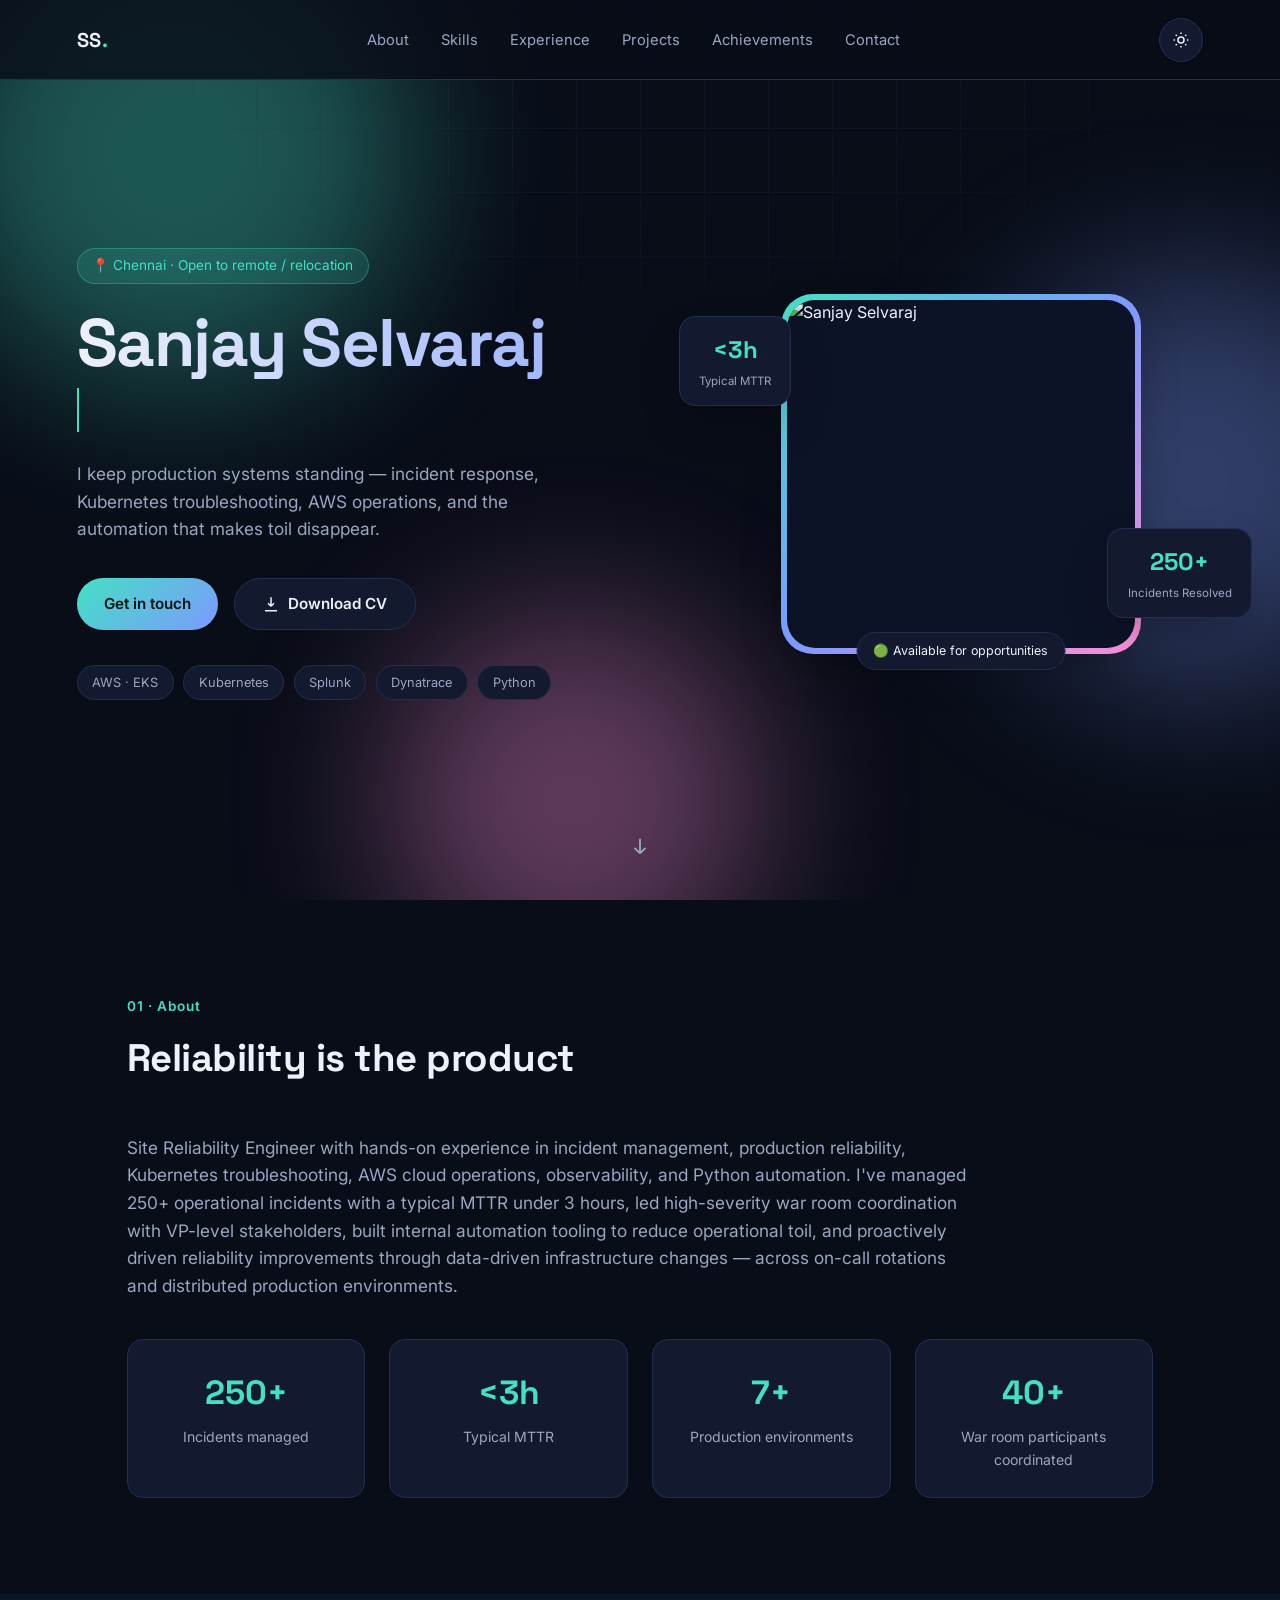
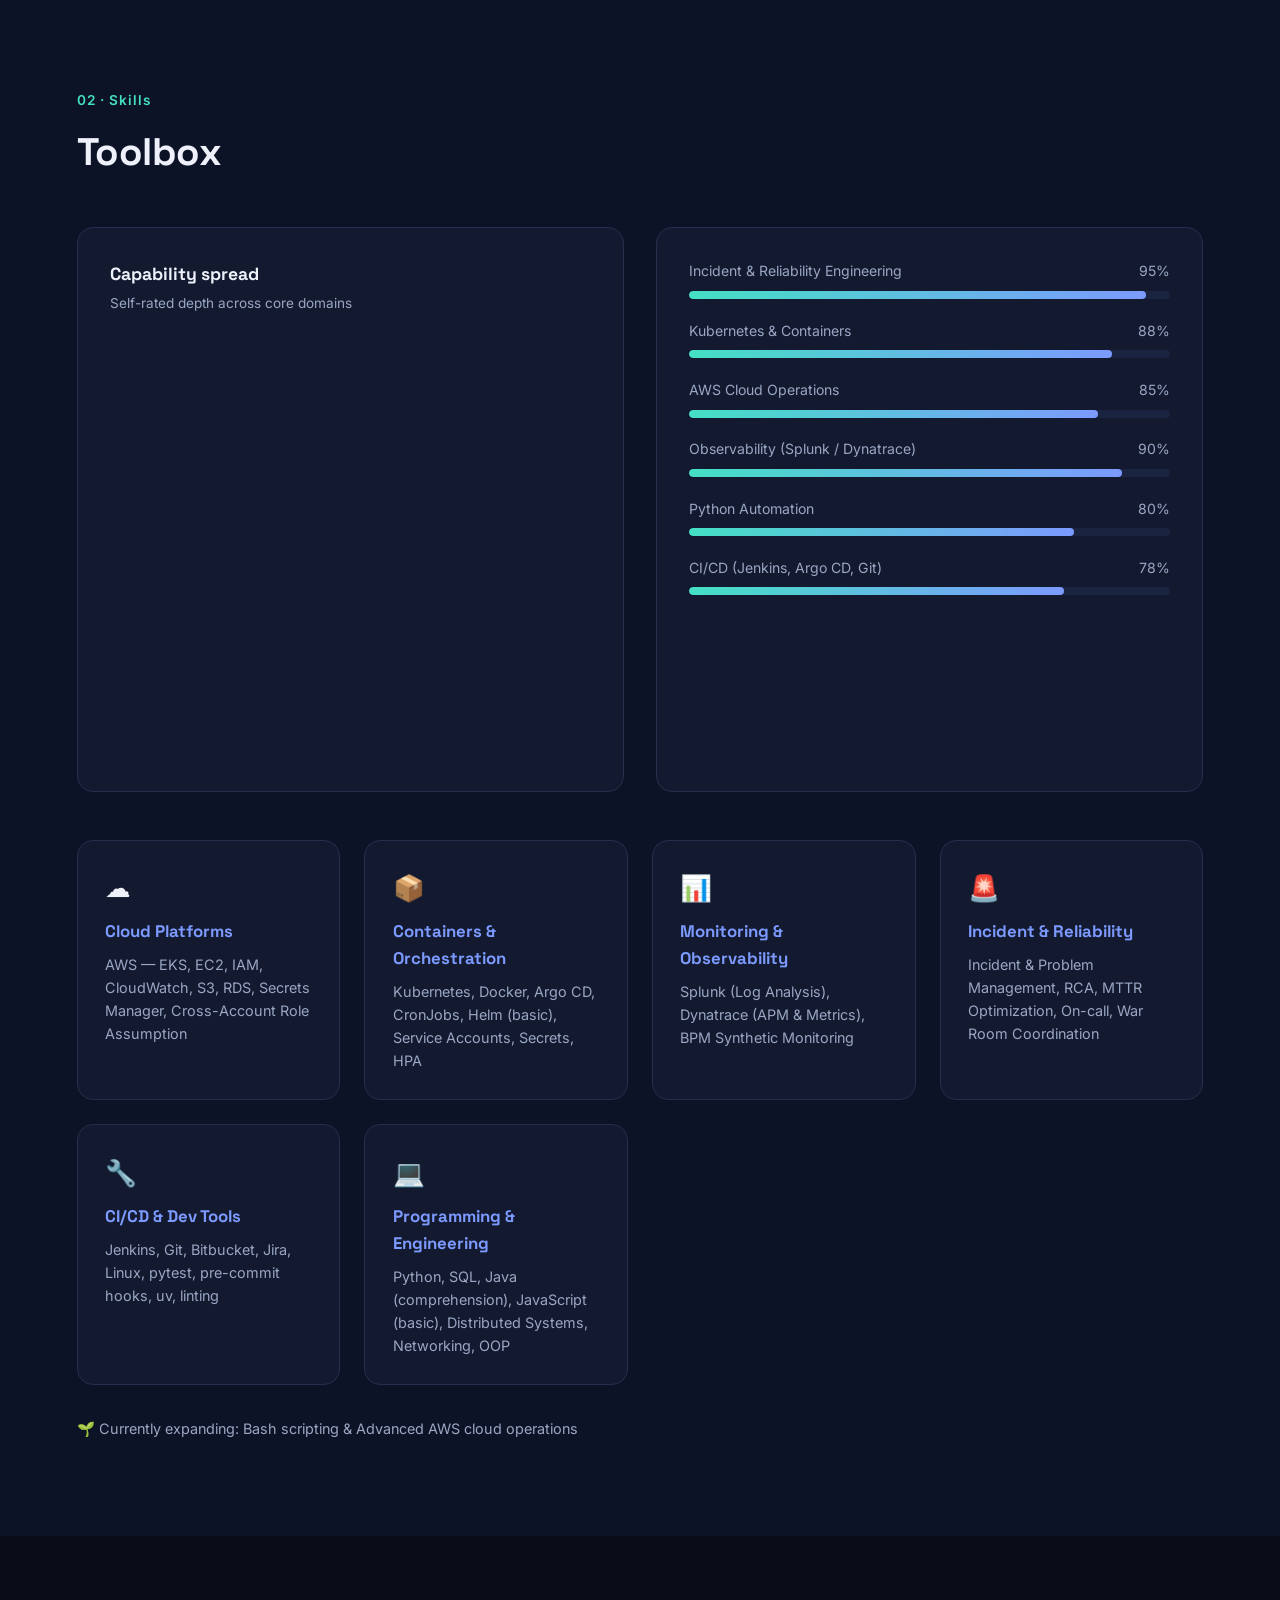
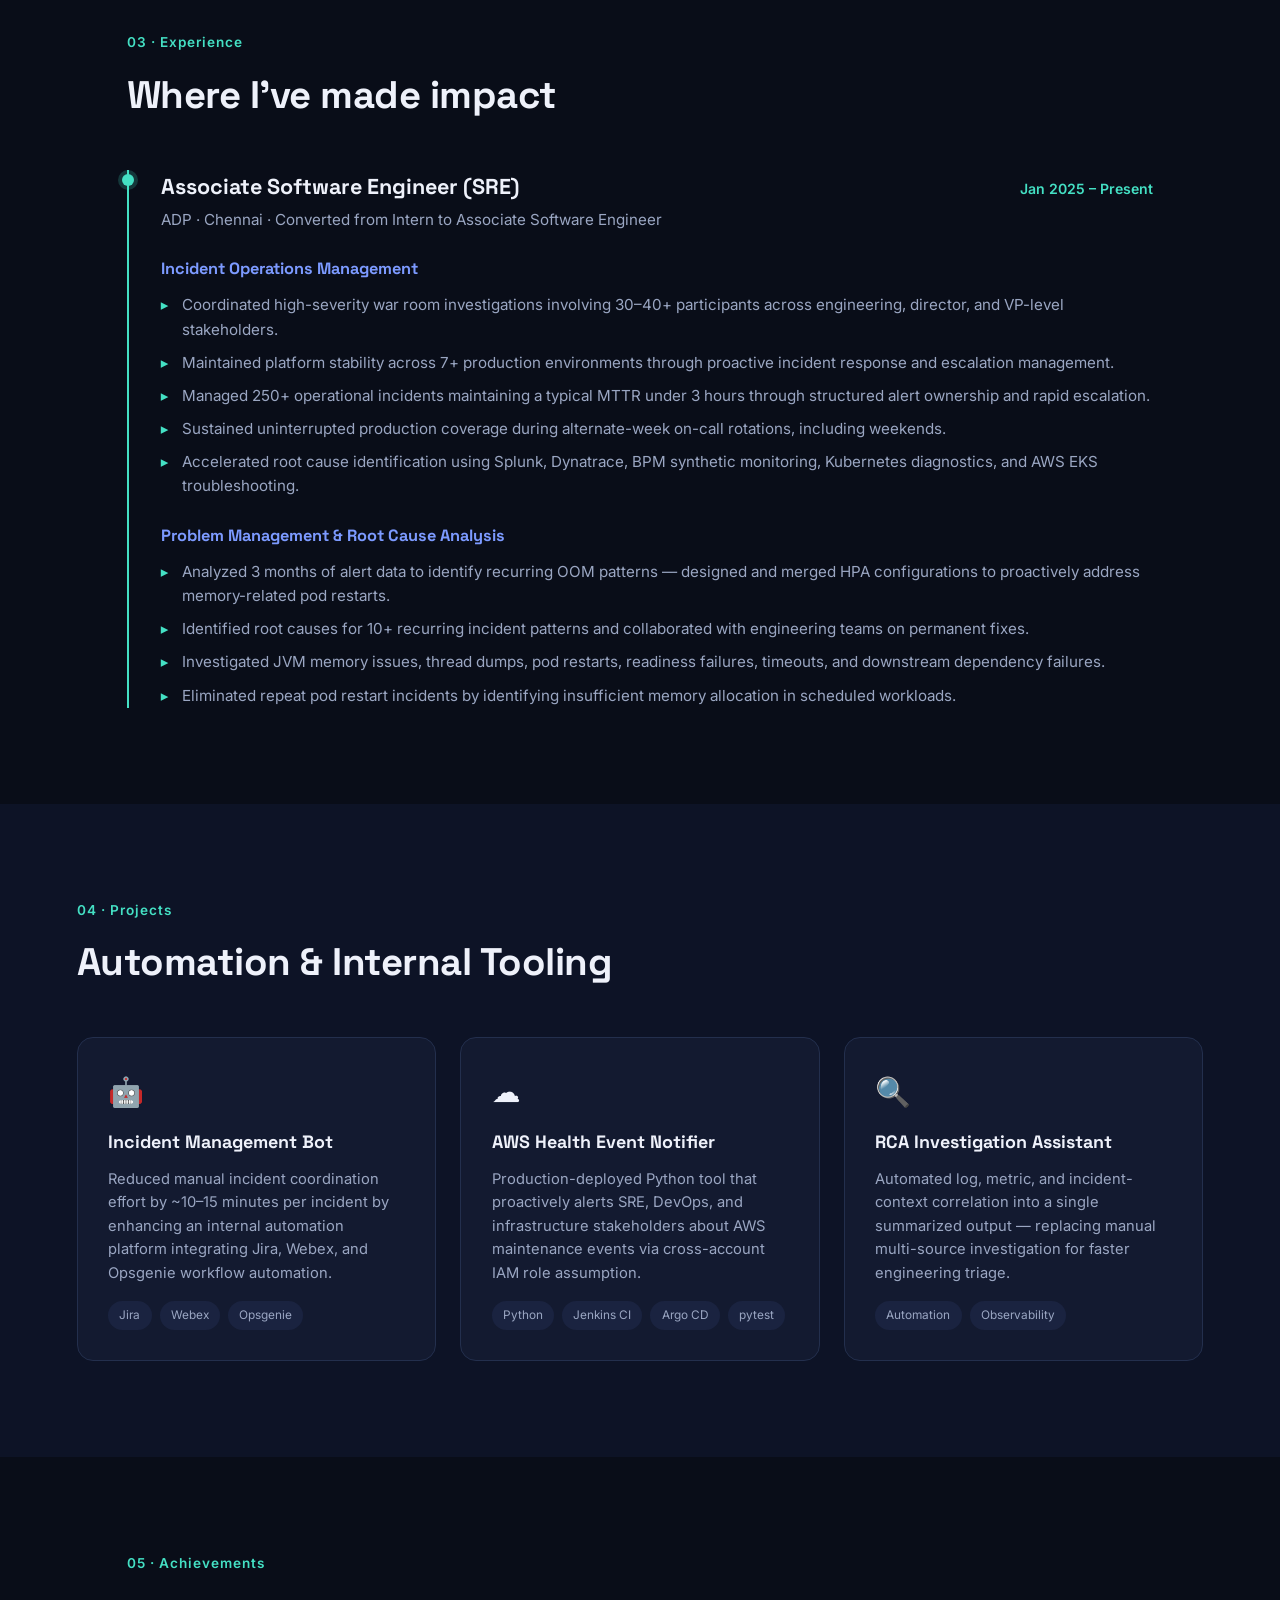
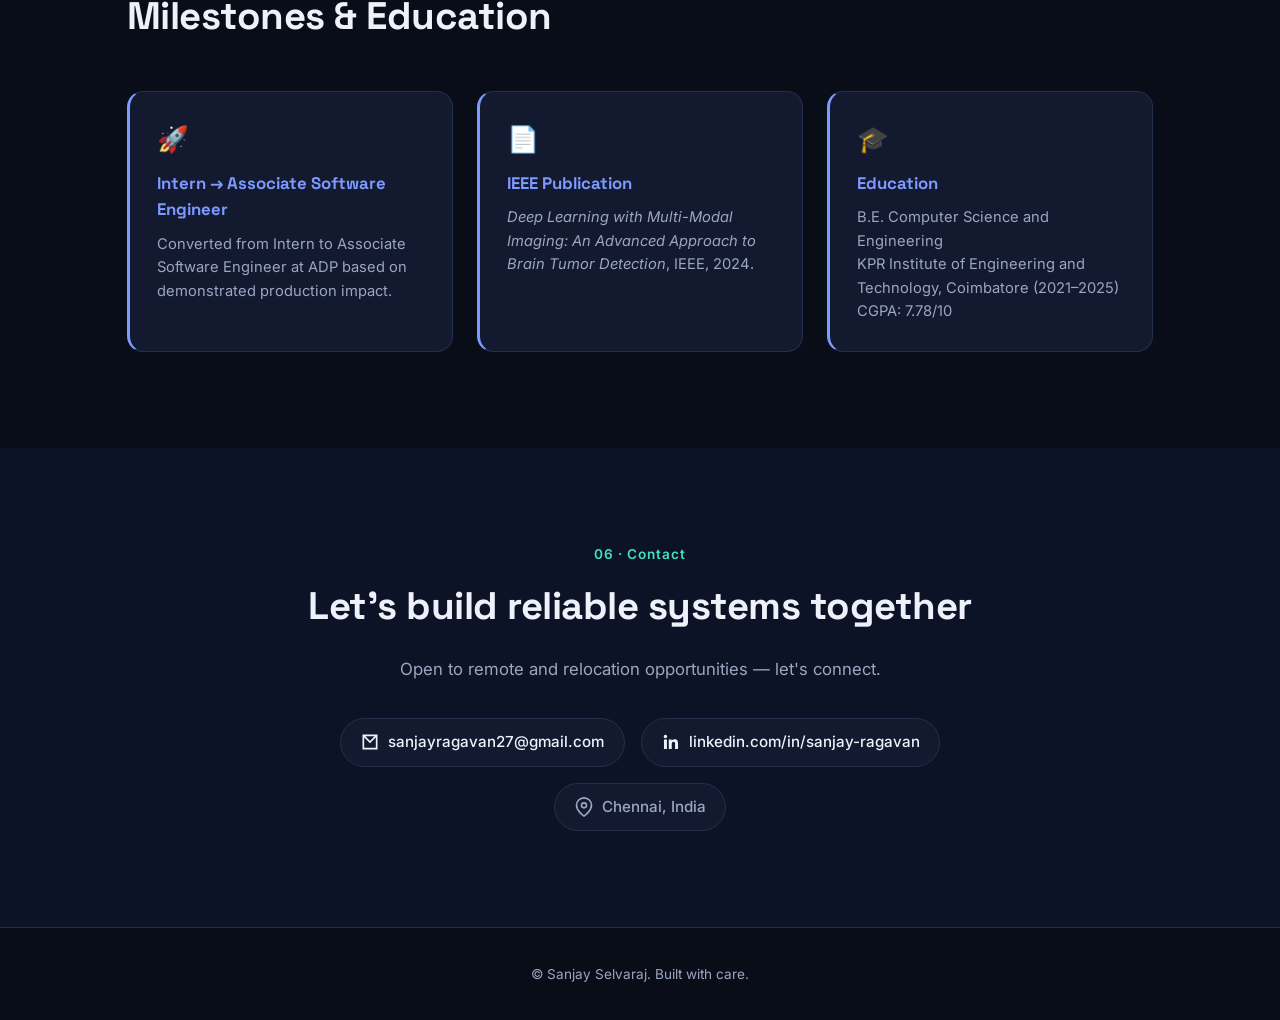
==== index.html @ e7df2c29 "Remove phone number from site, update LinkedIn URL, improve mobile touch targets" ====
<!DOCTYPE html>
<html lang="en">
<head>
<meta charset="UTF-8">
<meta name="viewport" content="width=device-width, initial-scale=1.0">
<title>Sanjay Selvaraj — Site Reliability Engineer</title>
<meta name="description" content="Sanjay Selvaraj — Site Reliability Engineer specializing in incident management, Kubernetes, AWS, observability, and automation.">

<meta property="og:title" content="Sanjay Selvaraj — Site Reliability Engineer">
<meta property="og:description" content="Incident management · Kubernetes · AWS · Observability · Python automation">
<meta property="og:image" content="assets/profile.jpg">
<meta property="og:type" content="website">

<link rel="icon" href="data:image/svg+xml,%3Csvg xmlns='http://www.w3.org/2000/svg' viewBox='0 0 100 100'%3E%3Crect width='100' height='100' rx='20' fill='%230b1120'/%3E%3Ctext x='50' y='68' font-size='52' font-family='Arial,sans-serif' font-weight='800' fill='%2344e0c4' text-anchor='middle'%3ES%3C/text%3E%3C/svg%3E">

<link rel="preconnect" href="https://fonts.googleapis.com">
<link rel="preconnect" href="https://fonts.gstatic.com" crossorigin>
<link href="https://fonts.googleapis.com/css2?family=Space+Grotesk:wght@500;600;700&family=Inter:wght@400;500;600;700&display=swap" rel="stylesheet">

<link rel="stylesheet" href="style.css">
</head>
<body>

<div class="progress-bar" id="progressBar"></div>
<div class="bg-mesh" aria-hidden="true">
  <span class="blob blob-1"></span>
  <span class="blob blob-2"></span>
  <span class="blob blob-3"></span>
  <span class="grid-overlay"></span>
</div>

<header>
  <nav>
    <a href="#top" class="logo">SS<span class="dot">.</span></a>
    <ul class="nav-links">
      <li><a href="#about" class="nav-link">About</a></li>
      <li><a href="#skills" class="nav-link">Skills</a></li>
      <li><a href="#experience" class="nav-link">Experience</a></li>
      <li><a href="#projects" class="nav-link">Projects</a></li>
      <li><a href="#achievements" class="nav-link">Achievements</a></li>
      <li><a href="#contact" class="nav-link">Contact</a></li>
    </ul>
    <div class="nav-actions">
      <button id="themeToggle" class="icon-btn" aria-label="Toggle theme" title="Toggle light/dark theme">
        <svg class="icon-sun" viewBox="0 0 24 24" fill="none" stroke="currentColor" stroke-width="2"><circle cx="12" cy="12" r="4"/><path d="M12 2v2M12 20v2M4.93 4.93l1.41 1.41M17.66 17.66l1.41 1.41M2 12h2M20 12h2M6.34 17.66l-1.41 1.41M19.07 4.93l-1.41 1.41"/></svg>
        <svg class="icon-moon" viewBox="0 0 24 24" fill="none" stroke="currentColor" stroke-width="2"><path d="M21 12.79A9 9 0 1111.21 3 7 7 0 0021 12.79z"/></svg>
      </button>
      <button class="nav-toggle" id="navToggle" aria-label="Toggle menu">
        <span></span><span></span><span></span>
      </button>
    </div>
  </nav>
</header>

<main id="top">

  <section class="hero">
    <div class="hero-grid">
      <div class="hero-text hero-enter">
        <span class="eyebrow">📍 Chennai · Open to remote / relocation</span>
        <h1>Sanjay Selvaraj</h1>
        <h2 class="typewriter" id="typewriter"></h2>
        <p class="tagline">
          I keep production systems standing — incident response, Kubernetes
          troubleshooting, AWS operations, and the automation that makes toil disappear.
        </p>
        <div class="hero-buttons">
          <a href="#contact" class="btn btn-primary">
            <span>Get in touch</span>
          </a>
          <a href="assets/Sanjay_Selvaraj_Resume.pdf" class="btn btn-secondary" download>
            <svg viewBox="0 0 24 24" width="18" height="18" fill="none" stroke="currentColor" stroke-width="2"><path d="M12 3v12m0 0l-4-4m4 4l4-4M4 21h16"/></svg>
            <span>Download CV</span>
          </a>
        </div>
        <div class="hero-badges">
          <span class="badge">AWS · EKS</span>
          <span class="badge">Kubernetes</span>
          <span class="badge">Splunk</span>
          <span class="badge">Dynatrace</span>
          <span class="badge">Python</span>
        </div>
      </div>

      <div class="hero-photo hero-enter" style="--delay:0.15s">
        <div class="photo-ring">
          <img src="assets/profile.jpg" alt="Sanjay Selvaraj" width="420" height="420" loading="eager" fetchpriority="high">
          <span class="status-chip">🟢 Available for opportunities</span>
        </div>
        <div class="floating-card card-mttr">
          <span class="fc-number" data-count="3" data-suffix="h" data-prefix="<">&lt;3h</span>
          <span class="fc-label">Typical MTTR</span>
        </div>
        <div class="floating-card card-incidents">
          <span class="fc-number" data-count="250" data-suffix="+">250+</span>
          <span class="fc-label">Incidents Resolved</span>
        </div>
      </div>
    </div>

    <a href="#about" class="scroll-cue" aria-label="Scroll down">
      <svg viewBox="0 0 24 24" width="22" height="22" fill="none" stroke="currentColor" stroke-width="2"><path d="M12 4v16m0 0l-6-6m6 6l6-6"/></svg>
    </a>
  </section>

  <section id="about" class="section">
    <div class="section-head fade-up">
      <span class="section-kicker">01 · About</span>
      <h2 class="section-title">Reliability is the product</h2>
    </div>
    <div class="about-grid">
      <p class="about-text fade-up">
        Site Reliability Engineer with hands-on experience in incident management, production
        reliability, Kubernetes troubleshooting, AWS cloud operations, observability, and Python
        automation. I've managed 250+ operational incidents with a typical MTTR under 3 hours, led
        high-severity war room coordination with VP-level stakeholders, built internal automation
        tooling to reduce operational toil, and proactively driven reliability improvements through
        data-driven infrastructure changes — across on-call rotations and distributed production
        environments.
      </p>
      <div class="stats fade-up" style="--delay:0.1s">
        <div class="stat">
          <span class="stat-number" data-count="250" data-suffix="+">250+</span>
          <span class="stat-label">Incidents managed</span>
        </div>
        <div class="stat">
          <span class="stat-number" data-count="3" data-prefix="&lt;" data-suffix="h">&lt;3h</span>
          <span class="stat-label">Typical MTTR</span>
        </div>
        <div class="stat">
          <span class="stat-number" data-count="7" data-suffix="+">7+</span>
          <span class="stat-label">Production environments</span>
        </div>
        <div class="stat">
          <span class="stat-number" data-count="40" data-suffix="+">40+</span>
          <span class="stat-label">War room participants coordinated</span>
        </div>
      </div>
    </div>
  </section>

  <section id="skills" class="section section-alt">
    <div class="section-head fade-up">
      <span class="section-kicker">02 · Skills</span>
      <h2 class="section-title">Toolbox</h2>
    </div>

    <div class="skills-layout">
      <div class="chart-card fade-up">
        <h3>Capability spread</h3>
        <p class="chart-note">Self-rated depth across core domains</p>
        <canvas id="skillsRadar" width="420" height="420"></canvas>
      </div>

      <div class="skill-bars fade-up" style="--delay:0.1s">
        <div class="bar-row">
          <div class="bar-label"><span>Incident &amp; Reliability Engineering</span><span>95%</span></div>
          <div class="bar-track"><div class="bar-fill" data-width="95" style="width:95%"></div></div>
        </div>
        <div class="bar-row">
          <div class="bar-label"><span>Kubernetes &amp; Containers</span><span>88%</span></div>
          <div class="bar-track"><div class="bar-fill" data-width="88" style="width:88%"></div></div>
        </div>
        <div class="bar-row">
          <div class="bar-label"><span>AWS Cloud Operations</span><span>85%</span></div>
          <div class="bar-track"><div class="bar-fill" data-width="85" style="width:85%"></div></div>
        </div>
        <div class="bar-row">
          <div class="bar-label"><span>Observability (Splunk / Dynatrace)</span><span>90%</span></div>
          <div class="bar-track"><div class="bar-fill" data-width="90" style="width:90%"></div></div>
        </div>
        <div class="bar-row">
          <div class="bar-label"><span>Python Automation</span><span>80%</span></div>
          <div class="bar-track"><div class="bar-fill" data-width="80" style="width:80%"></div></div>
        </div>
        <div class="bar-row">
          <div class="bar-label"><span>CI/CD (Jenkins, Argo CD, Git)</span><span>78%</span></div>
          <div class="bar-track"><div class="bar-fill" data-width="78" style="width:78%"></div></div>
        </div>
      </div>
    </div>

    <div class="skills-grid">
      <div class="skill-card fade-up">
        <div class="skill-icon">☁️</div>
        <h3>Cloud Platforms</h3>
        <p>AWS — EKS, EC2, IAM, CloudWatch, S3, RDS, Secrets Manager, Cross-Account Role Assumption</p>
      </div>
      <div class="skill-card fade-up">
        <div class="skill-icon">📦</div>
        <h3>Containers &amp; Orchestration</h3>
        <p>Kubernetes, Docker, Argo CD, CronJobs, Helm (basic), Service Accounts, Secrets, HPA</p>
      </div>
      <div class="skill-card fade-up">
        <div class="skill-icon">📊</div>
        <h3>Monitoring &amp; Observability</h3>
        <p>Splunk (Log Analysis), Dynatrace (APM &amp; Metrics), BPM Synthetic Monitoring</p>
      </div>
      <div class="skill-card fade-up">
        <div class="skill-icon">🚨</div>
        <h3>Incident &amp; Reliability</h3>
        <p>Incident &amp; Problem Management, RCA, MTTR Optimization, On-call, War Room Coordination</p>
      </div>
      <div class="skill-card fade-up">
        <div class="skill-icon">🔧</div>
        <h3>CI/CD &amp; Dev Tools</h3>
        <p>Jenkins, Git, Bitbucket, Jira, Linux, pytest, pre-commit hooks, uv, linting</p>
      </div>
      <div class="skill-card fade-up">
        <div class="skill-icon">💻</div>
        <h3>Programming &amp; Engineering</h3>
        <p>Python, SQL, Java (comprehension), JavaScript (basic), Distributed Systems, Networking, OOP</p>
      </div>
    </div>
    <p class="expanding-note fade-up">🌱 Currently expanding: Bash scripting &amp; Advanced AWS cloud operations</p>
  </section>

  <section id="experience" class="section">
    <div class="section-head fade-up">
      <span class="section-kicker">03 · Experience</span>
      <h2 class="section-title">Where I've made impact</h2>
    </div>
    <div class="timeline">
      <div class="timeline-item fade-up">
        <div class="timeline-dot"></div>
        <div class="timeline-header">
          <h3>Associate Software Engineer (SRE)</h3>
          <span class="timeline-date">Jan 2025 – Present</span>
        </div>
        <p class="timeline-company">ADP · Chennai · Converted from Intern to Associate Software Engineer</p>

        <h4>Incident Operations Management</h4>
        <ul>
          <li>Coordinated high-severity war room investigations involving 30–40+ participants across engineering, director, and VP-level stakeholders.</li>
          <li>Maintained platform stability across 7+ production environments through proactive incident response and escalation management.</li>
          <li>Managed 250+ operational incidents maintaining a typical MTTR under 3 hours through structured alert ownership and rapid escalation.</li>
          <li>Sustained uninterrupted production coverage during alternate-week on-call rotations, including weekends.</li>
          <li>Accelerated root cause identification using Splunk, Dynatrace, BPM synthetic monitoring, Kubernetes diagnostics, and AWS EKS troubleshooting.</li>
        </ul>

        <h4>Problem Management &amp; Root Cause Analysis</h4>
        <ul>
          <li>Analyzed 3 months of alert data to identify recurring OOM patterns — designed and merged HPA configurations to proactively address memory-related pod restarts.</li>
          <li>Identified root causes for 10+ recurring incident patterns and collaborated with engineering teams on permanent fixes.</li>
          <li>Investigated JVM memory issues, thread dumps, pod restarts, readiness failures, timeouts, and downstream dependency failures.</li>
          <li>Eliminated repeat pod restart incidents by identifying insufficient memory allocation in scheduled workloads.</li>
        </ul>
      </div>
    </div>
  </section>

  <section id="projects" class="section section-alt">
    <div class="section-head fade-up">
      <span class="section-kicker">04 · Projects</span>
      <h2 class="section-title">Automation &amp; Internal Tooling</h2>
    </div>
    <div class="projects-grid">
      <div class="project-card fade-up">
        <div class="project-icon">🤖</div>
        <h3>Incident Management Bot</h3>
        <p>Reduced manual incident coordination effort by ~10–15 minutes per incident by enhancing an internal automation platform integrating Jira, Webex, and Opsgenie workflow automation.</p>
        <div class="tag-row"><span class="tag">Jira</span><span class="tag">Webex</span><span class="tag">Opsgenie</span></div>
      </div>
      <div class="project-card fade-up" style="--delay:0.1s">
        <div class="project-icon">☁️</div>
        <h3>AWS Health Event Notifier</h3>
        <p>Production-deployed Python tool that proactively alerts SRE, DevOps, and infrastructure stakeholders about AWS maintenance events via cross-account IAM role assumption.</p>
        <div class="tag-row"><span class="tag">Python</span><span class="tag">Jenkins CI</span><span class="tag">Argo CD</span><span class="tag">pytest</span></div>
      </div>
      <div class="project-card fade-up" style="--delay:0.2s">
        <div class="project-icon">🔍</div>
        <h3>RCA Investigation Assistant</h3>
        <p>Automated log, metric, and incident-context correlation into a single summarized output — replacing manual multi-source investigation for faster engineering triage.</p>
        <div class="tag-row"><span class="tag">Automation</span><span class="tag">Observability</span></div>
      </div>
    </div>
  </section>

  <section id="achievements" class="section">
    <div class="section-head fade-up">
      <span class="section-kicker">05 · Achievements</span>
      <h2 class="section-title">Milestones &amp; Education</h2>
    </div>
    <div class="achievements-grid">
      <div class="achievement-card fade-up">
        <div class="achievement-icon">🚀</div>
        <h3>Intern → Associate Software Engineer</h3>
        <p>Converted from Intern to Associate Software Engineer at ADP based on demonstrated production impact.</p>
      </div>
      <div class="achievement-card fade-up" style="--delay:0.1s">
        <div class="achievement-icon">📄</div>
        <h3>IEEE Publication</h3>
        <p><em>Deep Learning with Multi-Modal Imaging: An Advanced Approach to Brain Tumor Detection</em>, IEEE, 2024.</p>
      </div>
      <div class="achievement-card fade-up" style="--delay:0.2s">
        <div class="achievement-icon">🎓</div>
        <h3>Education</h3>
        <p>B.E. Computer Science and Engineering<br>KPR Institute of Engineering and Technology, Coimbatore (2021–2025)<br>CGPA: 7.78/10</p>
      </div>
    </div>
  </section>

  <section id="contact" class="section section-alt">
    <div class="contact-content fade-up">
      <span class="section-kicker">06 · Contact</span>
      <h2 class="section-title">Let's build reliable systems together</h2>
      <p>Open to remote and relocation opportunities — let's connect.</p>
      <div class="contact-links">
        <a href="mailto:sanjayragavan27@gmail.com" class="contact-link">
          <svg viewBox="0 0 24 24" width="20" height="20" fill="none" stroke="currentColor" stroke-width="2"><path d="M4 4h16v16H4V4zm0 0l8 8 8-8"/></svg>
          sanjayragavan27@gmail.com
        </a>
        <a href="https://www.linkedin.com/in/sanjay-ragavan/" target="_blank" rel="noopener" class="contact-link">
          <svg viewBox="0 0 24 24" width="20" height="20" fill="currentColor"><path d="M20.45 20.45h-3.56v-5.57c0-1.33-.02-3.04-1.85-3.04-1.86 0-2.14 1.45-2.14 2.94v5.67H9.34V9h3.41v1.56h.05c.48-.9 1.64-1.85 3.38-1.85 3.6 0 4.27 2.37 4.27 5.46v6.28zM5.34 7.43a2.07 2.07 0 110-4.14 2.07 2.07 0 010 4.14zM7.12 20.45H3.56V9h3.56v11.45z"/></svg>
          linkedin.com/in/sanjay-ragavan
        </a>
        <span class="contact-link static">
          <svg viewBox="0 0 24 24" width="20" height="20" fill="none" stroke="currentColor" stroke-width="2"><path d="M21 10c0 7-9 13-9 13s-9-6-9-13a9 9 0 1118 0z"/><circle cx="12" cy="10" r="3"/></svg>
          Chennai, India
        </span>
      </div>
    </div>
  </section>

</main>

<footer>
  <p>&copy; <span id="year"></span> Sanjay Selvaraj. Built with care.</p>
  <button id="backToTop" class="back-to-top" aria-label="Back to top">
    <svg viewBox="0 0 24 24" width="18" height="18" fill="none" stroke="currentColor" stroke-width="2"><path d="M12 19V5m0 0l-6 6m6-6l6 6"/></svg>
  </button>
</footer>

<script src="https://cdn.jsdelivr.net/npm/chart.js@4.4.4/dist/chart.umd.min.js"></script>
<script src="script.js"></script>
</body>
</html>
---- style.css ----
:root {
  --bg: #090d18;
  --bg-alt: #0d1326;
  --surface: #131a30;
  --surface-2: #1a2340;
  --border: #232f4d;
  --text: #eef1fa;
  --text-muted: #9aa6c2;
  --accent: #44e0c4;
  --accent-2: #7c9aff;
  --accent-3: #ff8fd6;
  --radius: 16px;
  --shadow: 0 20px 50px -20px rgba(0, 0, 0, 0.5);
  --font-display: 'Space Grotesk', system-ui, sans-serif;
  --font-body: 'Inter', system-ui, -apple-system, sans-serif;
}

[data-theme="light"] {
  --bg: #f6f7fb;
  --bg-alt: #ffffff;
  --surface: #ffffff;
  --surface-2: #f0f2fa;
  --border: #e1e5f0;
  --text: #161a2c;
  --text-muted: #5b6478;
  --shadow: 0 20px 50px -20px rgba(30, 40, 80, 0.15);
}

* {
  margin: 0;
  padding: 0;
  box-sizing: border-box;
}

html {
  scroll-behavior: smooth;
}

body {
  font-family: var(--font-body);
  background: var(--bg);
  color: var(--text);
  line-height: 1.6;
  overflow-x: hidden;
  transition: background 0.3s, color 0.3s;
}

a { text-decoration: none; color: inherit; }
ul { list-style: none; }
img { display: block; max-width: 100%; }
canvas { max-width: 100%; }

h1, h2, h3, h4 { font-family: var(--font-display); }

/* Scroll progress bar */
.progress-bar {
  position: fixed;
  top: 0; left: 0;
  height: 3px;
  width: 0%;
  background: linear-gradient(90deg, var(--accent), var(--accent-2));
  z-index: 999;
  transition: width 0.1s;
}

/* Animated background mesh */
.bg-mesh {
  position: fixed;
  inset: 0;
  z-index: -1;
  overflow: hidden;
  pointer-events: none;
}

.blob {
  position: absolute;
  border-radius: 50%;
  filter: blur(80px);
  opacity: 0.35;
  animation: drift 22s ease-in-out infinite;
}

.blob-1 {
  width: 480px; height: 480px;
  background: var(--accent);
  top: -10%; left: -5%;
}

.blob-2 {
  width: 420px; height: 420px;
  background: var(--accent-2);
  top: 30%; right: -10%;
  animation-delay: -7s;
}

.blob-3 {
  width: 380px; height: 380px;
  background: var(--accent-3);
  bottom: -10%; left: 30%;
  animation-delay: -14s;
}

.grid-overlay {
  position: absolute;
  inset: 0;
  background-image:
    linear-gradient(var(--border) 1px, transparent 1px),
    linear-gradient(90deg, var(--border) 1px, transparent 1px);
  background-size: 64px 64px;
  opacity: 0.25;
  -webkit-mask-image: radial-gradient(ellipse 60% 50% at 50% 0%, #000 40%, transparent 80%);
  mask-image: radial-gradient(ellipse 60% 50% at 50% 0%, #000 40%, transparent 80%);
}

@keyframes drift {
  0%, 100% { transform: translate(0, 0) scale(1); }
  33% { transform: translate(40px, -30px) scale(1.1); }
  66% { transform: translate(-30px, 30px) scale(0.95); }
}

/* Nav */
nav {
  position: fixed;
  top: 0; left: 0; right: 0;
  display: flex;
  justify-content: space-between;
  align-items: center;
  padding: 1.1rem 6%;
  background: color-mix(in srgb, var(--bg) 80%, transparent);
  backdrop-filter: blur(10px);
  border-bottom: 1px solid var(--border);
  z-index: 100;
}

.logo {
  font-family: var(--font-display);
  font-weight: 700;
  font-size: 1.25rem;
  letter-spacing: 0.5px;
}

.logo .dot { color: var(--accent); }

.nav-links {
  display: flex;
  gap: 2rem;
}

.nav-link {
  font-size: 0.92rem;
  color: var(--text-muted);
  transition: color 0.2s;
  position: relative;
  padding-bottom: 4px;
}

.nav-link::after {
  content: '';
  position: absolute;
  left: 0; bottom: 0;
  width: 0%;
  height: 2px;
  background: var(--accent);
  transition: width 0.25s;
}

.nav-link:hover, .nav-link.active {
  color: var(--text);
}

.nav-link:hover::after, .nav-link.active::after {
  width: 100%;
}

.nav-actions {
  display: flex;
  align-items: center;
  gap: 0.75rem;
}

.icon-btn {
  background: var(--surface);
  border: 1px solid var(--border);
  color: var(--text);
  width: 44px;
  height: 44px;
  border-radius: 50%;
  display: flex;
  align-items: center;
  justify-content: center;
  cursor: pointer;
  transition: border-color 0.2s, transform 0.2s;
}

.icon-btn:hover {
  border-color: var(--accent);
  transform: scale(1.05);
}

.icon-btn svg { width: 18px; height: 18px; }
.icon-moon { display: none; }
[data-theme="light"] .icon-sun { display: none; }
[data-theme="light"] .icon-moon { display: block; }

.nav-toggle {
  display: none;
  flex-direction: column;
  justify-content: center;
  align-items: center;
  gap: 5px;
  width: 44px;
  height: 44px;
  background: none;
  border: none;
  cursor: pointer;
  padding: 0;
}

.nav-toggle span {
  width: 22px;
  height: 2px;
  background: var(--text);
  border-radius: 2px;
}

/* Hero */
.hero {
  min-height: 100vh;
  display: flex;
  flex-direction: column;
  justify-content: center;
  padding: 7rem 6% 4rem;
  max-width: 1280px;
  margin: 0 auto;
}

.hero-grid {
  display: grid;
  grid-template-columns: 1.1fr 0.9fr;
  gap: 3rem;
  align-items: center;
}

.eyebrow {
  display: inline-block;
  font-size: 0.85rem;
  color: var(--accent);
  background: color-mix(in srgb, var(--accent) 12%, transparent);
  border: 1px solid color-mix(in srgb, var(--accent) 30%, transparent);
  padding: 0.4rem 0.9rem;
  border-radius: 999px;
  margin-bottom: 1.5rem;
}

.hero-text h1 {
  font-size: clamp(2.6rem, 6vw, 4.2rem);
  font-weight: 700;
  letter-spacing: -1.5px;
  line-height: 1.05;
  background: linear-gradient(90deg, var(--text), var(--accent-2) 120%);
  -webkit-background-clip: text;
  background-clip: text;
  color: transparent;
}

.typewriter {
  margin-top: 0.6rem;
  font-size: clamp(1.1rem, 2.6vw, 1.5rem);
  font-weight: 500;
  color: var(--accent);
  min-height: 1.8em;
  border-right: 2px solid var(--accent);
  display: inline-block;
  white-space: nowrap;
  overflow: hidden;
}

.tagline {
  margin-top: 1.3rem;
  color: var(--text-muted);
  font-size: 1.08rem;
  max-width: 480px;
}

.hero-buttons {
  margin-top: 2.2rem;
  display: flex;
  gap: 1rem;
  flex-wrap: wrap;
}

.btn {
  padding: 0.8rem 1.7rem;
  border-radius: 999px;
  font-weight: 600;
  font-size: 0.95rem;
  transition: transform 0.15s, box-shadow 0.15s, background 0.2s;
  display: inline-flex;
  align-items: center;
  gap: 0.5rem;
}

.btn-primary {
  background: linear-gradient(135deg, var(--accent), var(--accent-2));
  color: #04140f;
}

.btn-secondary {
  background: var(--surface);
  border: 1px solid var(--border);
  color: var(--text);
}

.btn:hover {
  transform: translateY(-3px);
  box-shadow: var(--shadow);
}

.hero-badges {
  margin-top: 2.2rem;
  display: flex;
  gap: 0.6rem;
  flex-wrap: wrap;
}

.badge {
  font-size: 0.8rem;
  padding: 0.4rem 0.9rem;
  border-radius: 999px;
  background: var(--surface);
  border: 1px solid var(--border);
  color: var(--text-muted);
}

/* Hero photo */
.hero-photo {
  position: relative;
  display: flex;
  justify-content: center;
  align-items: center;
}

.photo-ring {
  position: relative;
  width: min(360px, 80vw);
  aspect-ratio: 1;
  border-radius: 32px;
  padding: 6px;
  background: linear-gradient(135deg, var(--accent), var(--accent-2), var(--accent-3));
  box-shadow: var(--shadow);
}

.photo-ring img {
  width: 100%;
  height: 100%;
  object-fit: cover;
  border-radius: 28px;
  background: var(--bg-alt);
}

.status-chip {
  position: absolute;
  bottom: -16px;
  left: 50%;
  transform: translateX(-50%);
  background: var(--surface);
  border: 1px solid var(--border);
  border-radius: 999px;
  padding: 0.5rem 1rem;
  font-size: 0.78rem;
  white-space: nowrap;
  box-shadow: var(--shadow);
}

.floating-card {
  position: absolute;
  background: var(--surface);
  border: 1px solid var(--border);
  border-radius: var(--radius);
  padding: 0.9rem 1.2rem;
  box-shadow: var(--shadow);
  text-align: center;
  animation: float 5s ease-in-out infinite;
}

.card-mttr {
  top: 6%;
  left: -8%;
  animation-delay: -1s;
}

.card-incidents {
  bottom: 10%;
  right: -10%;
}

@keyframes float {
  0%, 100% { transform: translateY(0); }
  50% { transform: translateY(-12px); }
}

.fc-number {
  display: block;
  font-family: var(--font-display);
  font-size: 1.5rem;
  font-weight: 700;
  color: var(--accent);
}

.fc-label {
  display: block;
  font-size: 0.72rem;
  color: var(--text-muted);
  margin-top: 0.15rem;
  white-space: nowrap;
}

.scroll-cue {
  position: absolute;
  bottom: 2.2rem;
  left: 50%;
  transform: translateX(-50%);
  color: var(--text-muted);
  animation: bounce 2s ease-in-out infinite;
}

@keyframes bounce {
  0%, 100% { transform: translate(-50%, 0); }
  50% { transform: translate(-50%, 8px); }
}

/* Sections */
.section {
  padding: 6rem 6%;
  max-width: 1180px;
  margin: 0 auto;
  position: relative;
  scroll-margin-top: 80px;
}

.section-alt {
  background: color-mix(in srgb, var(--bg-alt) 100%, transparent);
  max-width: 100%;
}

.section-alt > * {
  max-width: 1180px;
  margin-left: auto;
  margin-right: auto;
}

.section-head {
  margin-bottom: 2.8rem;
}

.section-kicker {
  display: block;
  font-size: 0.85rem;
  font-weight: 600;
  color: var(--accent);
  letter-spacing: 1px;
  margin-bottom: 0.6rem;
}

.section-title {
  font-size: clamp(1.7rem, 4vw, 2.4rem);
  font-weight: 700;
  letter-spacing: -0.5px;
}

/* About */
.about-grid {
  display: grid;
  gap: 2.5rem;
}

.about-text {
  color: var(--text-muted);
  font-size: 1.08rem;
  max-width: 850px;
}

.stats {
  display: grid;
  grid-template-columns: repeat(auto-fit, minmax(180px, 1fr));
  gap: 1.5rem;
}

.stat {
  background: var(--surface);
  border: 1px solid var(--border);
  border-radius: var(--radius);
  padding: 1.6rem;
  text-align: center;
  transition: transform 0.2s, border-color 0.2s;
}

.stat:hover {
  transform: translateY(-4px);
  border-color: var(--accent);
}

.stat-number {
  display: block;
  font-family: var(--font-display);
  font-size: 2.1rem;
  font-weight: 700;
  color: var(--accent);
}

.stat-label {
  display: block;
  margin-top: 0.4rem;
  color: var(--text-muted);
  font-size: 0.88rem;
}

/* Skills */
.skills-layout {
  display: grid;
  grid-template-columns: 1fr 1fr;
  gap: 2rem;
  margin-bottom: 3rem;
}

.chart-card, .skill-bars {
  background: var(--surface);
  border: 1px solid var(--border);
  border-radius: var(--radius);
  padding: 2rem;
}

.chart-card h3, .skill-bars h3 {
  font-size: 1.1rem;
  margin-bottom: 0.3rem;
}

.chart-note {
  color: var(--text-muted);
  font-size: 0.85rem;
  margin-bottom: 1rem;
}

.bar-row {
  margin-bottom: 1.3rem;
}

.bar-row:last-child {
  margin-bottom: 0;
}

.bar-label {
  display: flex;
  justify-content: space-between;
  font-size: 0.88rem;
  margin-bottom: 0.5rem;
  color: var(--text-muted);
}

.bar-track {
  height: 8px;
  background: var(--surface-2);
  border-radius: 999px;
  overflow: hidden;
}

.bar-fill {
  height: 100%;
  border-radius: 999px;
  background: linear-gradient(90deg, var(--accent), var(--accent-2));
  transition: width 1.2s cubic-bezier(0.16, 1, 0.3, 1);
}

.skills-grid {
  display: grid;
  grid-template-columns: repeat(auto-fit, minmax(260px, 1fr));
  gap: 1.5rem;
}

.skill-card {
  background: var(--surface);
  border: 1px solid var(--border);
  border-radius: var(--radius);
  padding: 1.7rem;
  transition: border-color 0.2s, transform 0.2s;
}

.skill-card:hover {
  border-color: var(--accent);
  transform: translateY(-4px);
}

.skill-icon {
  font-size: 1.6rem;
  margin-bottom: 0.6rem;
}

.skill-card h3 {
  color: var(--accent-2);
  font-size: 1.05rem;
  margin-bottom: 0.5rem;
}

.skill-card p {
  color: var(--text-muted);
  font-size: 0.9rem;
}

.expanding-note {
  margin-top: 2rem;
  color: var(--text-muted);
  font-size: 0.9rem;
}

/* Experience timeline */
.timeline-item {
  border-left: 2px solid var(--accent);
  padding-left: 2rem;
  position: relative;
}

.timeline-dot {
  position: absolute;
  left: -7px;
  top: 4px;
  width: 12px;
  height: 12px;
  border-radius: 50%;
  background: var(--accent);
  box-shadow: 0 0 0 4px color-mix(in srgb, var(--accent) 20%, transparent);
}

.timeline-header {
  display: flex;
  justify-content: space-between;
  flex-wrap: wrap;
  gap: 0.5rem;
  align-items: baseline;
}

.timeline-header h3 {
  font-size: 1.35rem;
}

.timeline-date {
  color: var(--accent);
  font-size: 0.88rem;
  font-weight: 600;
}

.timeline-company {
  color: var(--text-muted);
  margin-top: 0.2rem;
  margin-bottom: 1.4rem;
  font-size: 0.95rem;
}

.timeline-item h4 {
  margin-top: 1.5rem;
  margin-bottom: 0.7rem;
  color: var(--accent-2);
  font-size: 1.02rem;
}

.timeline-item ul {
  display: flex;
  flex-direction: column;
  gap: 0.55rem;
}

.timeline-item li {
  color: var(--text-muted);
  font-size: 0.95rem;
  padding-left: 1.3rem;
  position: relative;
}

.timeline-item li::before {
  content: '▸';
  position: absolute;
  left: 0;
  color: var(--accent);
}

/* Projects */
.projects-grid {
  display: grid;
  grid-template-columns: repeat(auto-fit, minmax(280px, 1fr));
  gap: 1.5rem;
}

.project-card {
  background: var(--surface);
  border: 1px solid var(--border);
  border-radius: var(--radius);
  padding: 1.9rem;
  transition: transform 0.2s, border-color 0.2s;
}

.project-card:hover {
  transform: translateY(-5px);
  border-color: var(--accent-2);
  box-shadow: var(--shadow);
}

.project-icon {
  font-size: 1.8rem;
  margin-bottom: 0.8rem;
}

.project-card h3 {
  color: var(--text);
  margin-bottom: 0.7rem;
  font-size: 1.12rem;
}

.project-card p {
  color: var(--text-muted);
  font-size: 0.92rem;
  margin-bottom: 1rem;
}

.tag-row {
  display: flex;
  gap: 0.5rem;
  flex-wrap: wrap;
}

.tag {
  font-size: 0.74rem;
  padding: 0.3rem 0.7rem;
  border-radius: 999px;
  background: var(--surface-2);
  color: var(--text-muted);
}

/* Achievements */
.achievements-grid {
  display: grid;
  grid-template-columns: repeat(auto-fit, minmax(260px, 1fr));
  gap: 1.5rem;
}

.achievement-card {
  background: var(--surface);
  border: 1px solid var(--border);
  border-left: 3px solid var(--accent-2);
  border-radius: var(--radius);
  padding: 1.7rem;
  transition: transform 0.2s;
}

.achievement-card:hover {
  transform: translateY(-4px);
}

.achievement-icon {
  font-size: 1.6rem;
  margin-bottom: 0.6rem;
}

.achievement-card h3 {
  font-size: 1.05rem;
  margin-bottom: 0.6rem;
  color: var(--accent-2);
}

.achievement-card p {
  color: var(--text-muted);
  font-size: 0.92rem;
}

/* Contact */
.contact-content {
  text-align: center;
  max-width: 700px;
  margin: 0 auto;
}

.contact-content .section-title {
  margin-top: 0.5rem;
}

.contact-content > p {
  color: var(--text-muted);
  margin: 1.2rem 0 2.2rem;
  font-size: 1.05rem;
}

.contact-links {
  display: flex;
  justify-content: center;
  gap: 1rem;
  flex-wrap: wrap;
  font-size: 0.95rem;
}

.contact-link {
  display: inline-flex;
  align-items: center;
  gap: 0.5rem;
  padding: 0.7rem 1.2rem;
  border-radius: 999px;
  background: var(--surface);
  border: 1px solid var(--border);
  color: var(--text);
  font-weight: 500;
  transition: border-color 0.2s, transform 0.2s;
}

.contact-link:not(.static):hover {
  border-color: var(--accent);
  transform: translateY(-3px);
  color: var(--accent);
}

.contact-link.static {
  color: var(--text-muted);
}

/* Footer */
footer {
  text-align: center;
  padding: 2.2rem;
  color: var(--text-muted);
  font-size: 0.85rem;
  border-top: 1px solid var(--border);
  position: relative;
}

.back-to-top {
  position: fixed;
  bottom: 2rem;
  right: 2rem;
  width: 44px;
  height: 44px;
  border-radius: 50%;
  background: var(--surface);
  border: 1px solid var(--border);
  color: var(--text);
  cursor: pointer;
  display: flex;
  align-items: center;
  justify-content: center;
  box-shadow: var(--shadow);
  opacity: 0;
  pointer-events: none;
  transform: translateY(10px);
  transition: opacity 0.25s, transform 0.25s, border-color 0.2s;
  z-index: 90;
}

.back-to-top.visible {
  opacity: 1;
  pointer-events: auto;
  transform: translateY(0);
}

.back-to-top:hover {
  border-color: var(--accent);
}

/* Scroll reveal — only hides content once JS has confirmed it can reveal it again.
   Without this gating, disabled/blocked/erroring JS would leave most of the page invisible. */
.js-reveal-enabled .fade-up {
  opacity: 0;
  transform: translateY(28px);
  transition: opacity 0.7s cubic-bezier(0.16, 1, 0.3, 1), transform 0.7s cubic-bezier(0.16, 1, 0.3, 1);
  transition-delay: var(--delay, 0s);
}

.js-reveal-enabled .fade-up.in-view {
  opacity: 1;
  transform: translateY(0);
}

/* Hero entrance — pure CSS, not dependent on scroll/observer timing */
@keyframes heroEnter {
  from { opacity: 0; transform: translateY(24px); }
  to { opacity: 1; transform: translateY(0); }
}

.hero-enter {
  opacity: 0;
  animation: heroEnter 0.8s cubic-bezier(0.16, 1, 0.3, 1) forwards;
  animation-delay: var(--delay, 0s);
}

/* Responsive */
@media (max-width: 920px) {
  .hero-grid {
    grid-template-columns: 1fr;
    text-align: center;
  }
  .hero-text .tagline { margin-inline: auto; }
  .hero-buttons, .hero-badges { justify-content: center; }
  .hero-photo { order: -1; margin-bottom: 1rem; }
  .floating-card { display: none; }
  .skills-layout { grid-template-columns: 1fr; }
  .about-grid { grid-template-columns: 1fr; }
}

@media (max-width: 768px) {
  .nav-links {
    position: fixed;
    top: 64px;
    left: 0;
    right: 0;
    flex-direction: column;
    background: var(--bg);
    border-bottom: 1px solid var(--border);
    padding: 1.5rem 6%;
    gap: 1.2rem;
    transform: translateY(-110%);
    opacity: 0;
    transition: transform 0.25s, opacity 0.25s;
  }
  .nav-links.open {
    transform: translateY(0);
    opacity: 1;
  }
  .nav-toggle {
    display: flex;
  }
  .section {
    padding: 4rem 6%;
  }
  .timeline-header {
    flex-direction: column;
  }
}
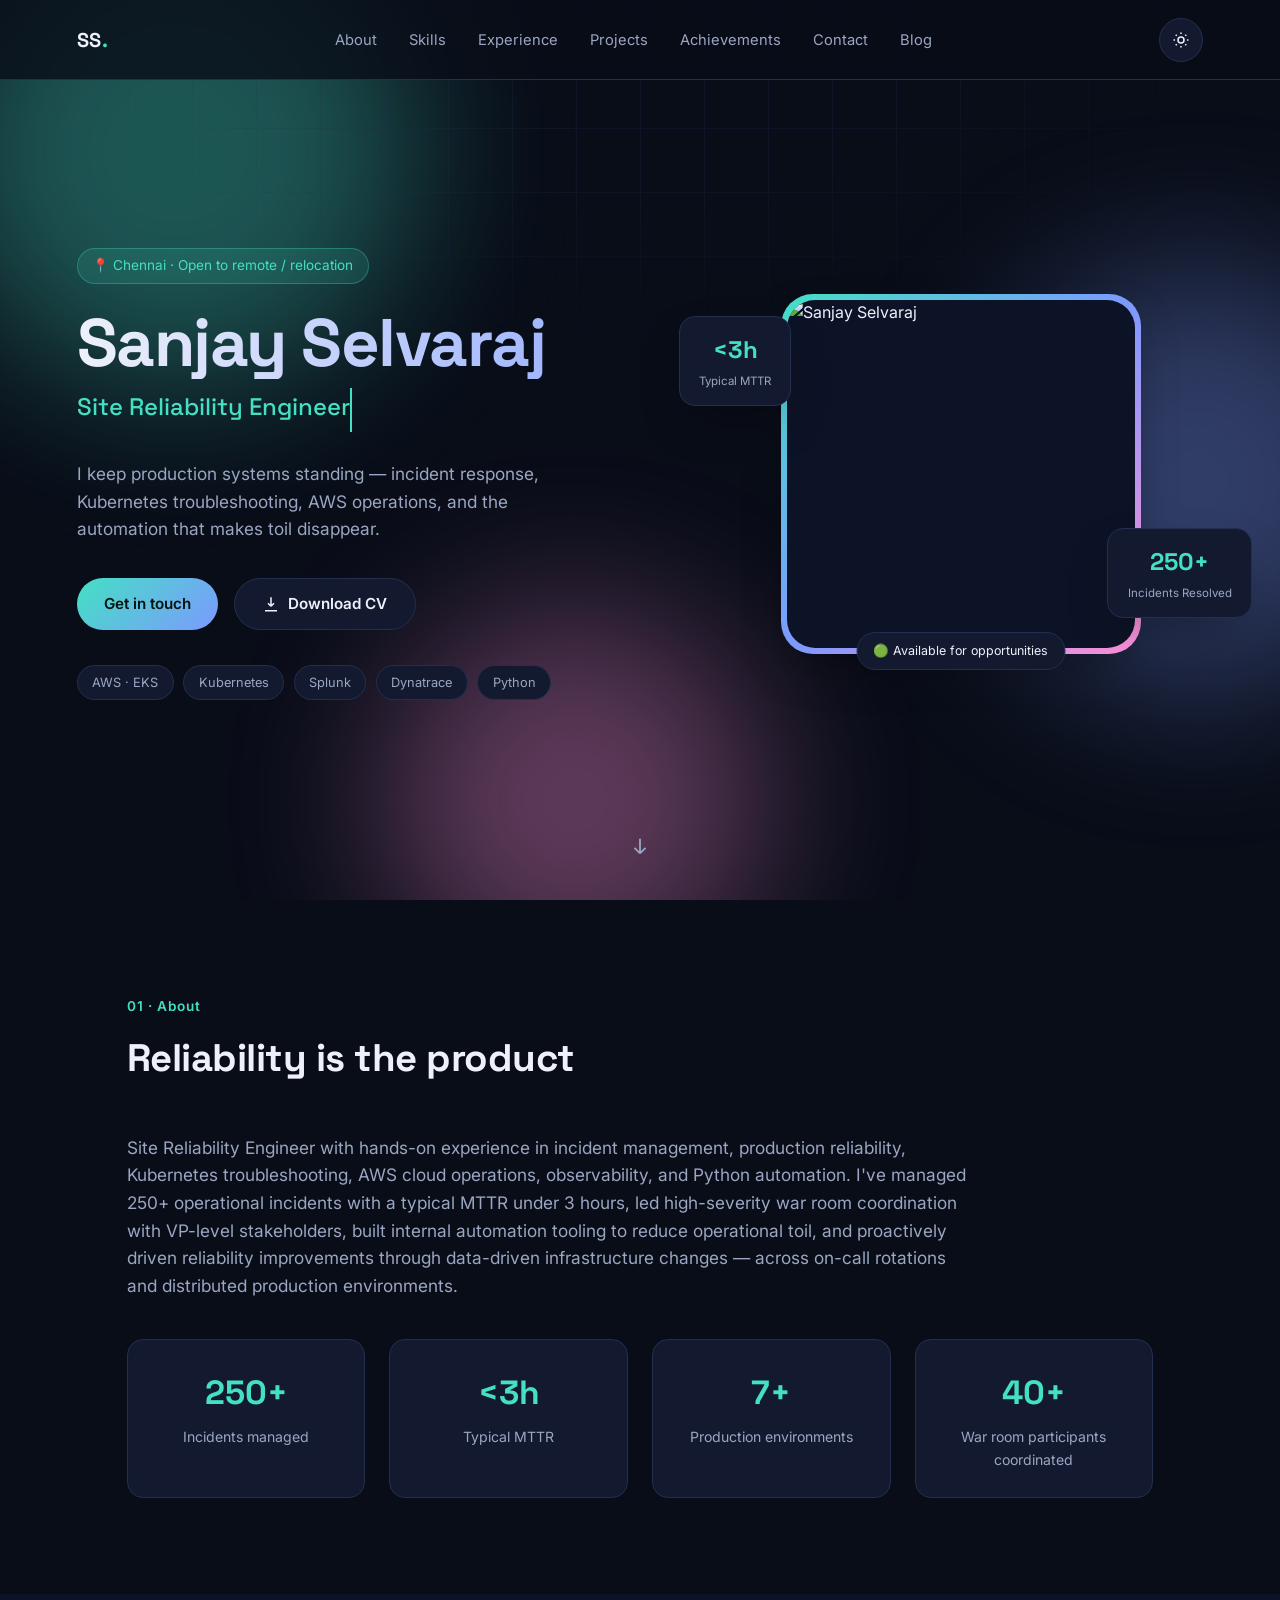
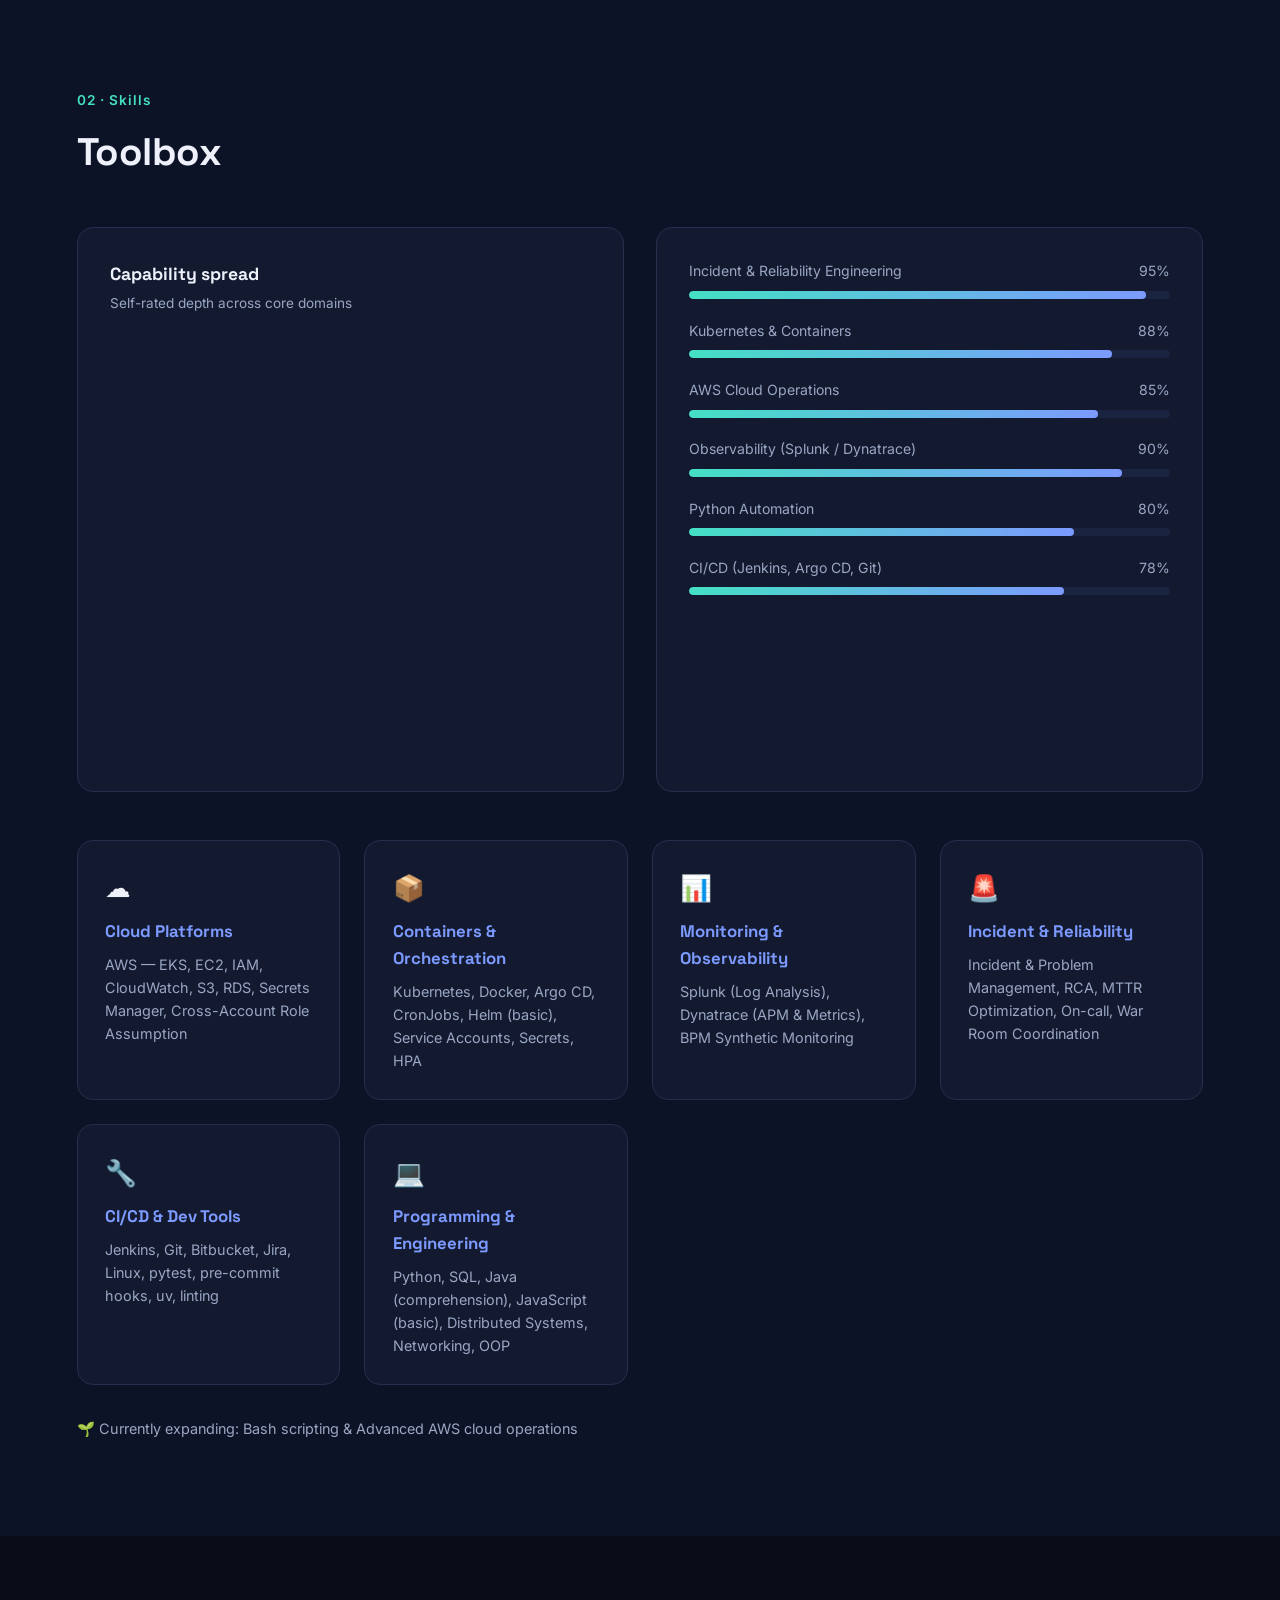
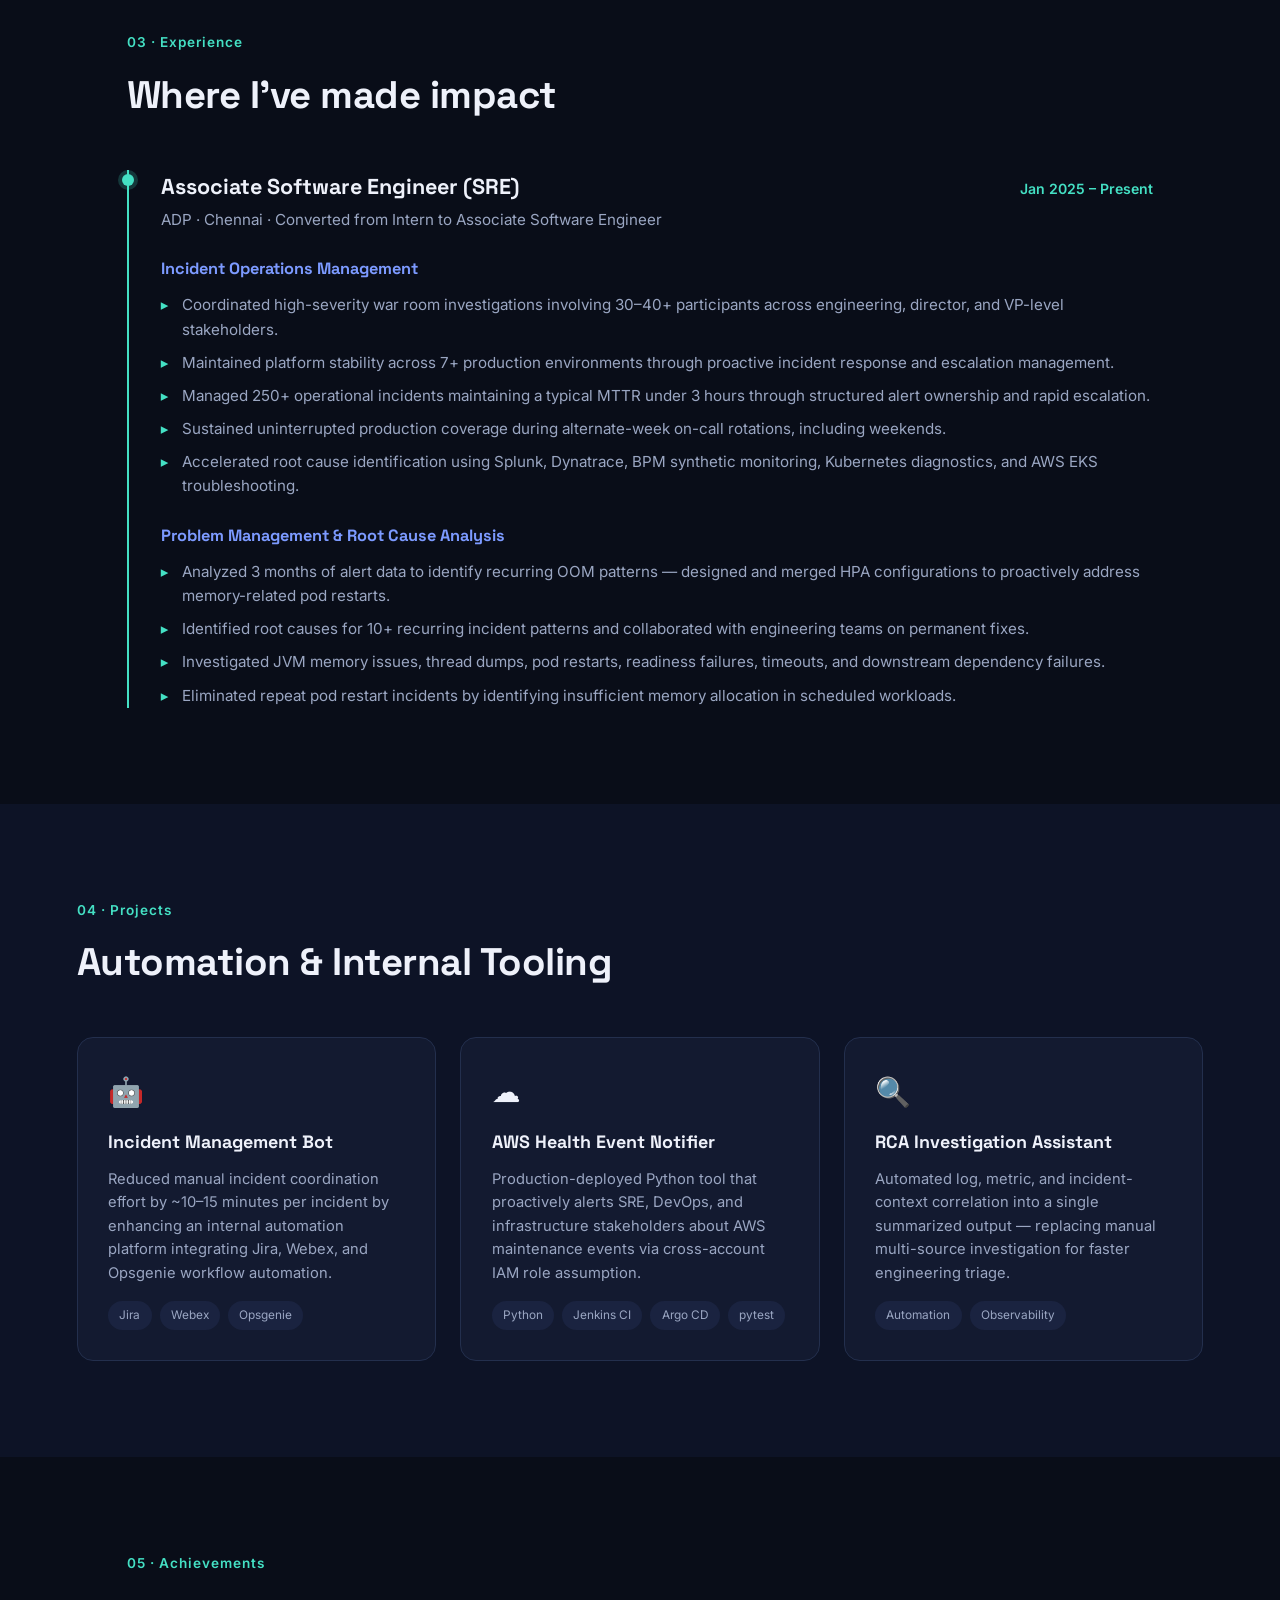
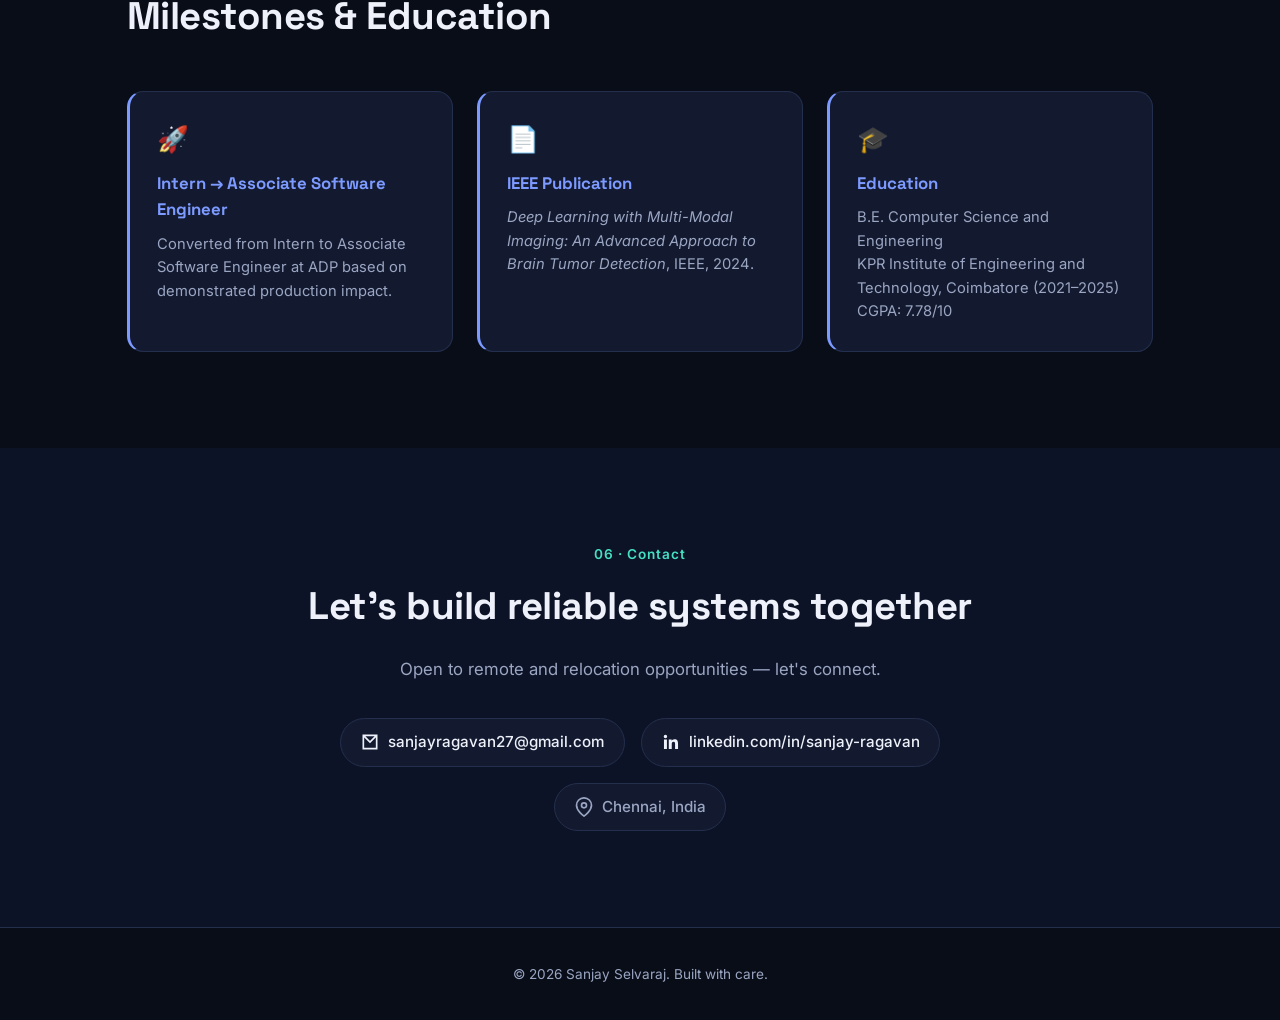
==== commit f1646e75: "Add blog section at /blogs with link from main nav" ====
--- a/index.html
+++ b/index.html
@@ -39,6 +39,7 @@
       <li><a href="#projects" class="nav-link">Projects</a></li>
       <li><a href="#achievements" class="nav-link">Achievements</a></li>
       <li><a href="#contact" class="nav-link">Contact</a></li>
+      <li><a href="blogs/" class="nav-link">Blog</a></li>
     </ul>
     <div class="nav-actions">
       <button id="themeToggle" class="icon-btn" aria-label="Toggle theme" title="Toggle light/dark theme">
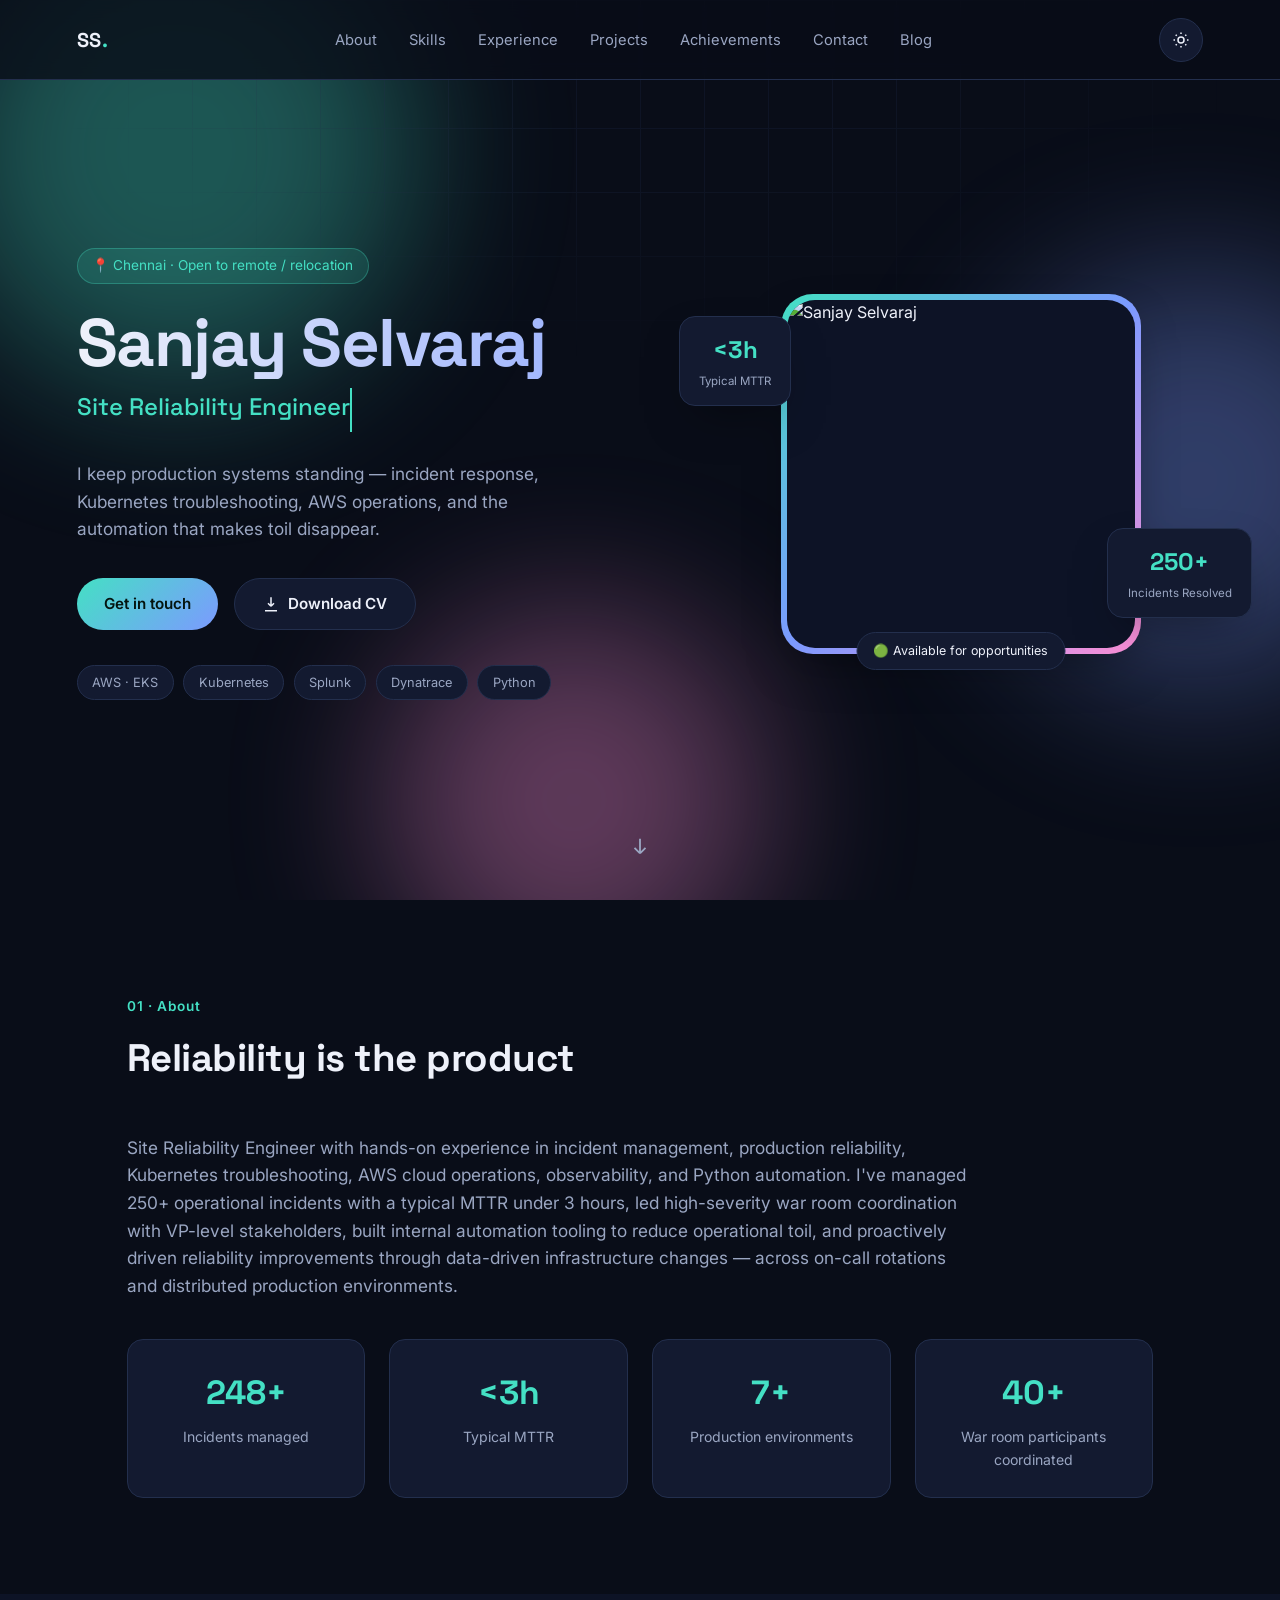
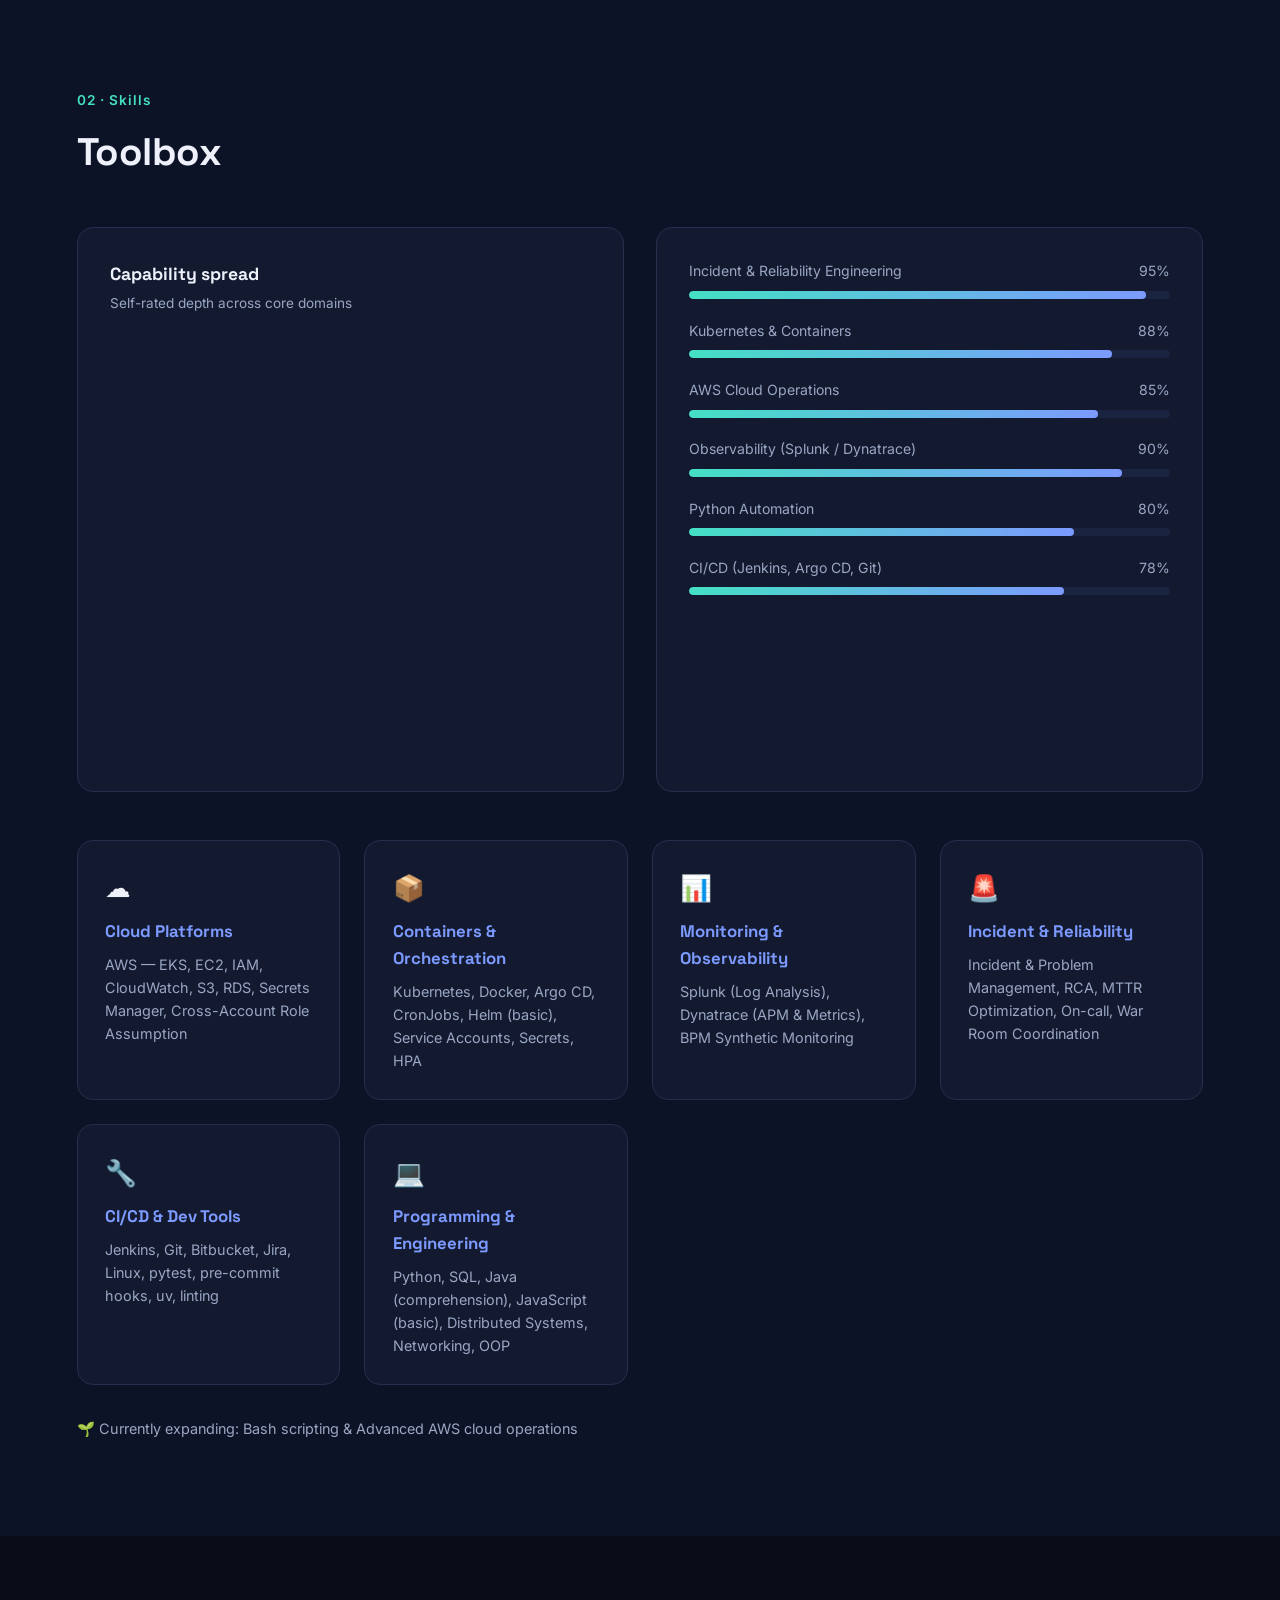
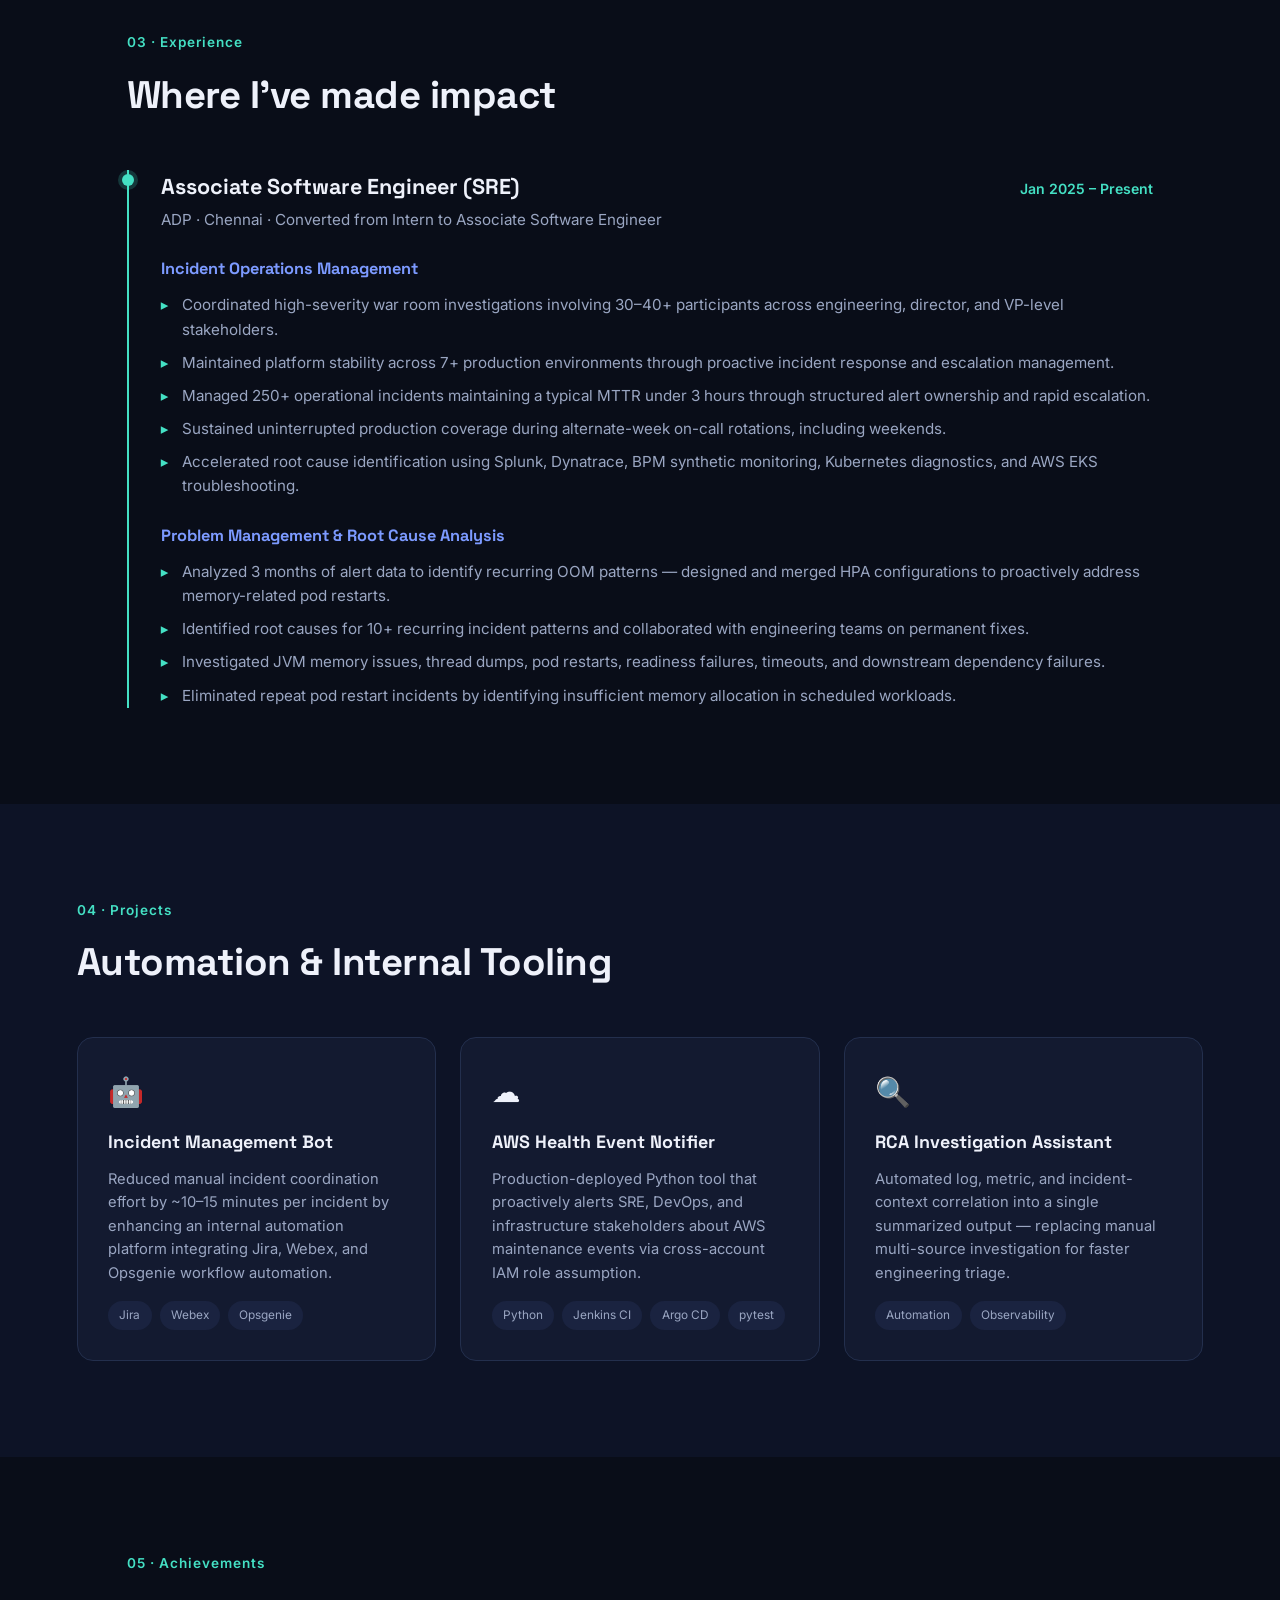
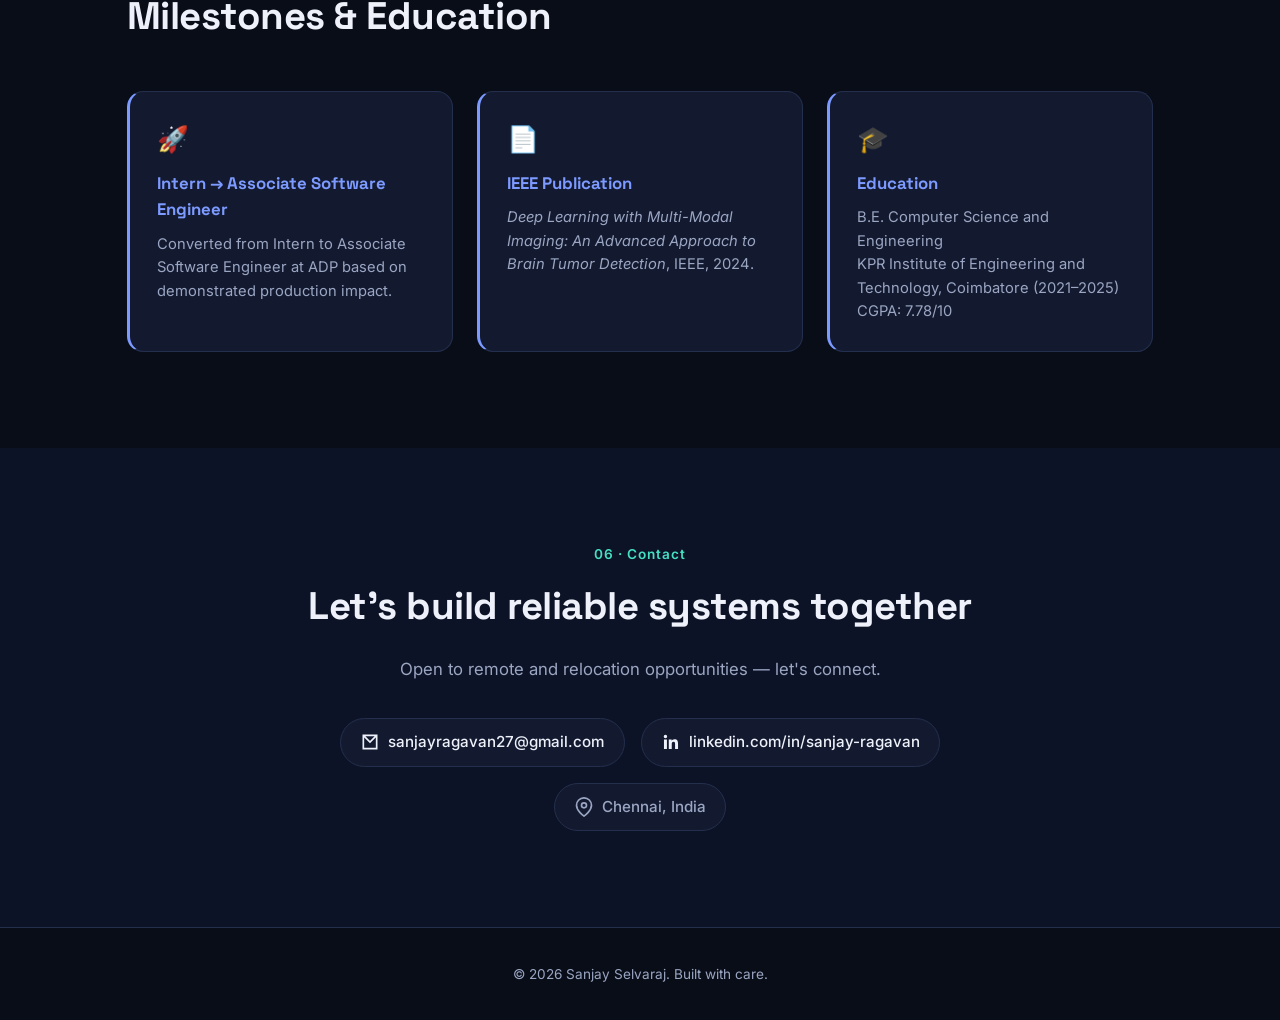
==== commit a6604924: "Round out SEO and social card metadata Add og:image dimensions/alt, og:locale, theme-color, author/r" ====
--- a/index.html
+++ b/index.html
@@ -1,17 +1,59 @@
 <!DOCTYPE html>
 <html lang="en">
 <head>
+<!-- Google tag (gtag.js) -->
+<script async src="https://www.googletagmanager.com/gtag/js?id=G-EBYNVVF3V9"></script>
+<script>
+  window.dataLayer = window.dataLayer || [];
+  function gtag(){dataLayer.push(arguments);}
+  gtag('js', new Date());
+  gtag('config', 'G-EBYNVVF3V9');
+</script>
 <meta charset="UTF-8">
 <meta name="viewport" content="width=device-width, initial-scale=1.0">
 <title>Sanjay Selvaraj — Site Reliability Engineer</title>
 <meta name="description" content="Sanjay Selvaraj — Site Reliability Engineer specializing in incident management, Kubernetes, AWS, observability, and automation.">
+<link rel="canonical" href="https://sanjay-ragavan.github.io/">
 
 <meta property="og:title" content="Sanjay Selvaraj — Site Reliability Engineer">
 <meta property="og:description" content="Incident management · Kubernetes · AWS · Observability · Python automation">
-<meta property="og:image" content="assets/profile.jpg">
+<meta property="og:image" content="https://sanjay-ragavan.github.io/assets/profile.jpg">
+<meta property="og:image:width" content="800">
+<meta property="og:image:height" content="800">
+<meta property="og:image:alt" content="Sanjay Selvaraj">
+<meta property="og:url" content="https://sanjay-ragavan.github.io/">
+<meta property="og:site_name" content="Sanjay Selvaraj">
 <meta property="og:type" content="website">
-
-<link rel="icon" href="data:image/svg+xml,%3Csvg xmlns='http://www.w3.org/2000/svg' viewBox='0 0 100 100'%3E%3Crect width='100' height='100' rx='20' fill='%230b1120'/%3E%3Ctext x='50' y='68' font-size='52' font-family='Arial,sans-serif' font-weight='800' fill='%2344e0c4' text-anchor='middle'%3ES%3C/text%3E%3C/svg%3E">
+<meta property="og:locale" content="en_US">
+
+<meta name="twitter:card" content="summary">
+<meta name="twitter:title" content="Sanjay Selvaraj — Site Reliability Engineer">
+<meta name="twitter:description" content="Incident management · Kubernetes · AWS · Observability · Python automation">
+<meta name="twitter:image" content="https://sanjay-ragavan.github.io/assets/profile.jpg">
+<meta name="twitter:image:alt" content="Sanjay Selvaraj">
+
+<meta name="theme-color" content="#0b1120">
+<meta name="author" content="Sanjay Selvaraj">
+<meta name="robots" content="index, follow">
+
+<script type="application/ld+json">
+{
+  "@context": "https://schema.org",
+  "@type": "Person",
+  "name": "Sanjay Selvaraj",
+  "url": "https://sanjay-ragavan.github.io/",
+  "image": "https://sanjay-ragavan.github.io/assets/profile.jpg",
+  "jobTitle": "Site Reliability Engineer",
+  "knowsAbout": ["Kubernetes", "AWS", "Site Reliability Engineering", "Incident Management", "Observability", "Python automation"],
+  "sameAs": [
+    "https://github.com/sanjay-ragavan",
+    "https://www.linkedin.com/in/sanjay-ragavan/"
+  ]
+}
+</script>
+
+<link rel="icon" href="data:image/svg+xml,%3Csvg%20xmlns%3D%22http%3A//www.w3.org/2000/svg%22%20viewBox%3D%220%200%20100%20100%22%3E%3Crect%20width%3D%22100%22%20height%3D%22100%22%20rx%3D%2222%22%20fill%3D%22%230b1120%22/%3E%3Ctext%20x%3D%2234%22%20y%3D%2265%22%20font-size%3D%2240%22%20font-family%3D%22Arial%2C%20Helvetica%2C%20sans-serif%22%20font-weight%3D%22800%22%20fill%3D%22%23eef1fa%22%20text-anchor%3D%22middle%22%3ESS%3C/text%3E%3Ccircle%20cx%3D%2269%22%20cy%3D%2258%22%20r%3D%226%22%20fill%3D%22%2344e0c4%22/%3E%3C/svg%3E">
+<link rel="apple-touch-icon" href="data:image/svg+xml,%3Csvg%20xmlns%3D%22http%3A//www.w3.org/2000/svg%22%20viewBox%3D%220%200%20100%20100%22%3E%3Crect%20width%3D%22100%22%20height%3D%22100%22%20rx%3D%2222%22%20fill%3D%22%230b1120%22/%3E%3Ctext%20x%3D%2234%22%20y%3D%2265%22%20font-size%3D%2240%22%20font-family%3D%22Arial%2C%20Helvetica%2C%20sans-serif%22%20font-weight%3D%22800%22%20fill%3D%22%23eef1fa%22%20text-anchor%3D%22middle%22%3ESS%3C/text%3E%3Ccircle%20cx%3D%2269%22%20cy%3D%2258%22%20r%3D%226%22%20fill%3D%22%2344e0c4%22/%3E%3C/svg%3E">
 
 <link rel="preconnect" href="https://fonts.googleapis.com">
 <link rel="preconnect" href="https://fonts.gstatic.com" crossorigin>
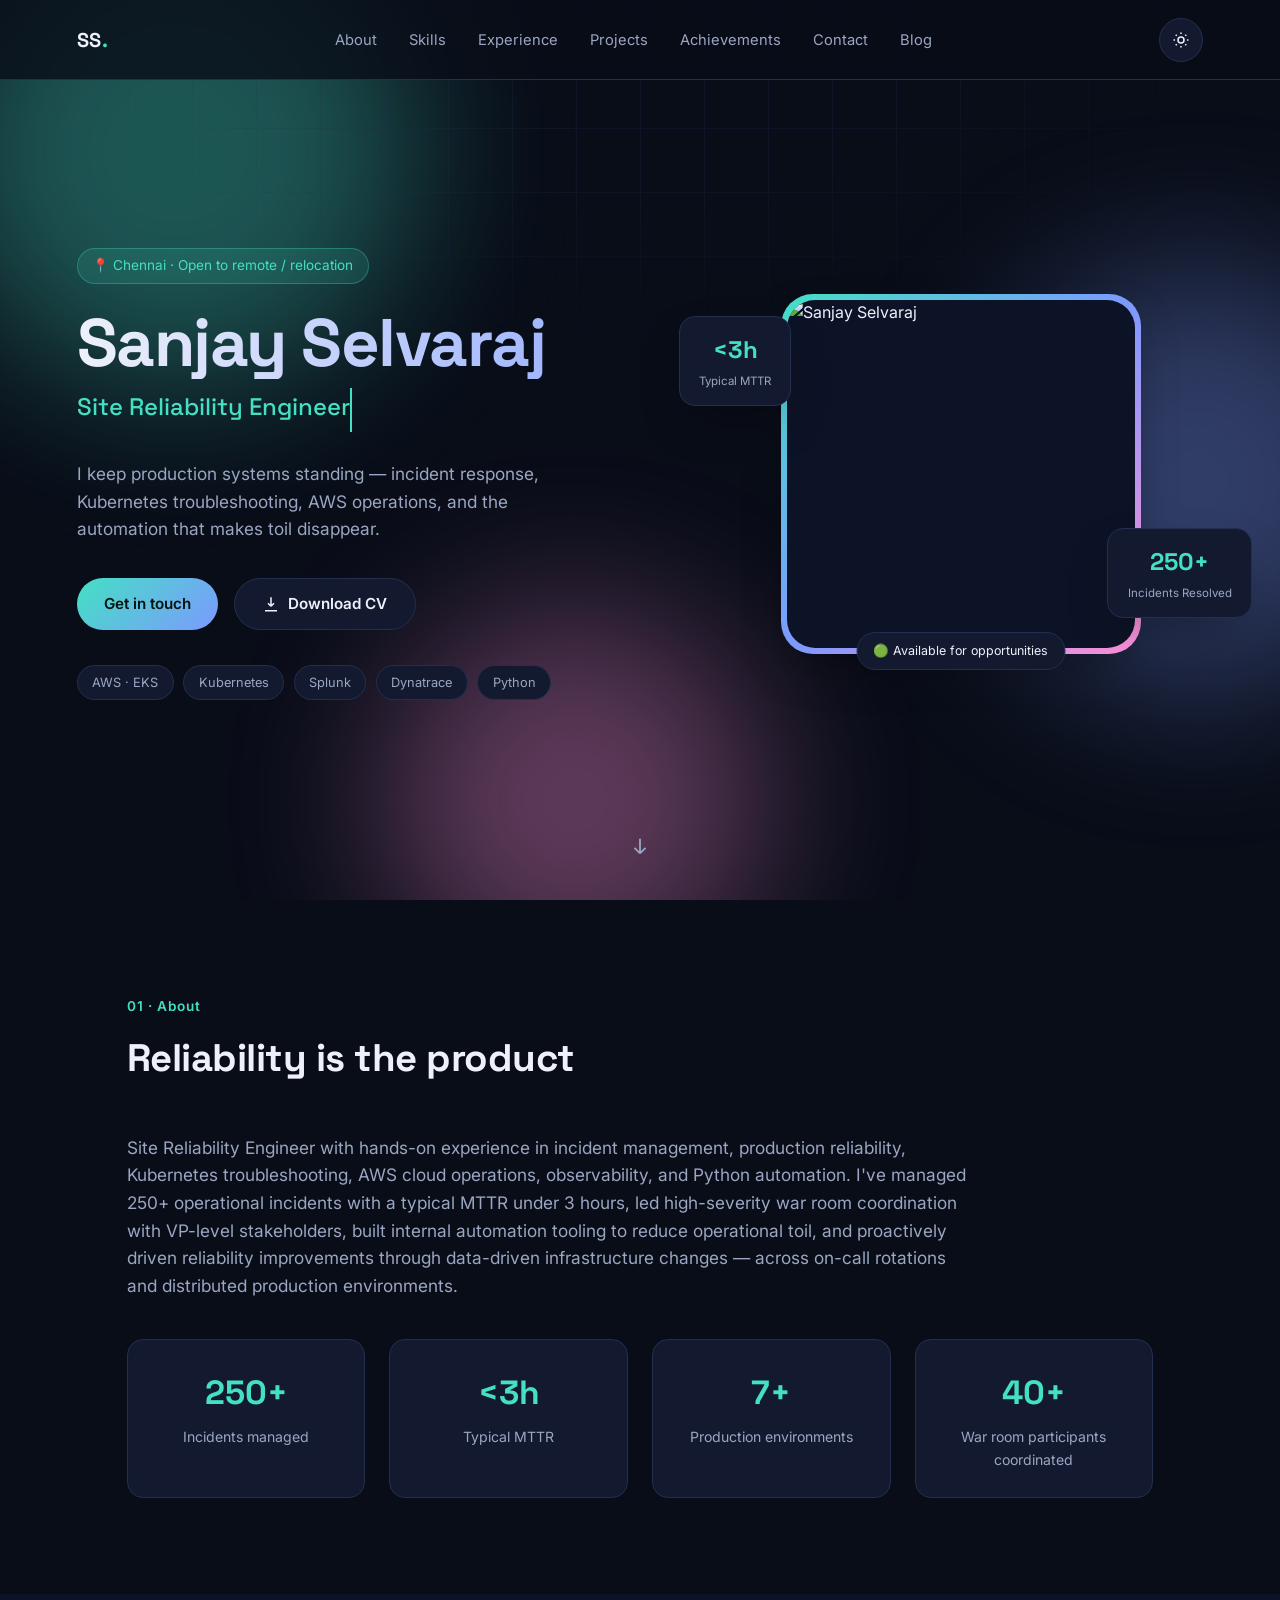
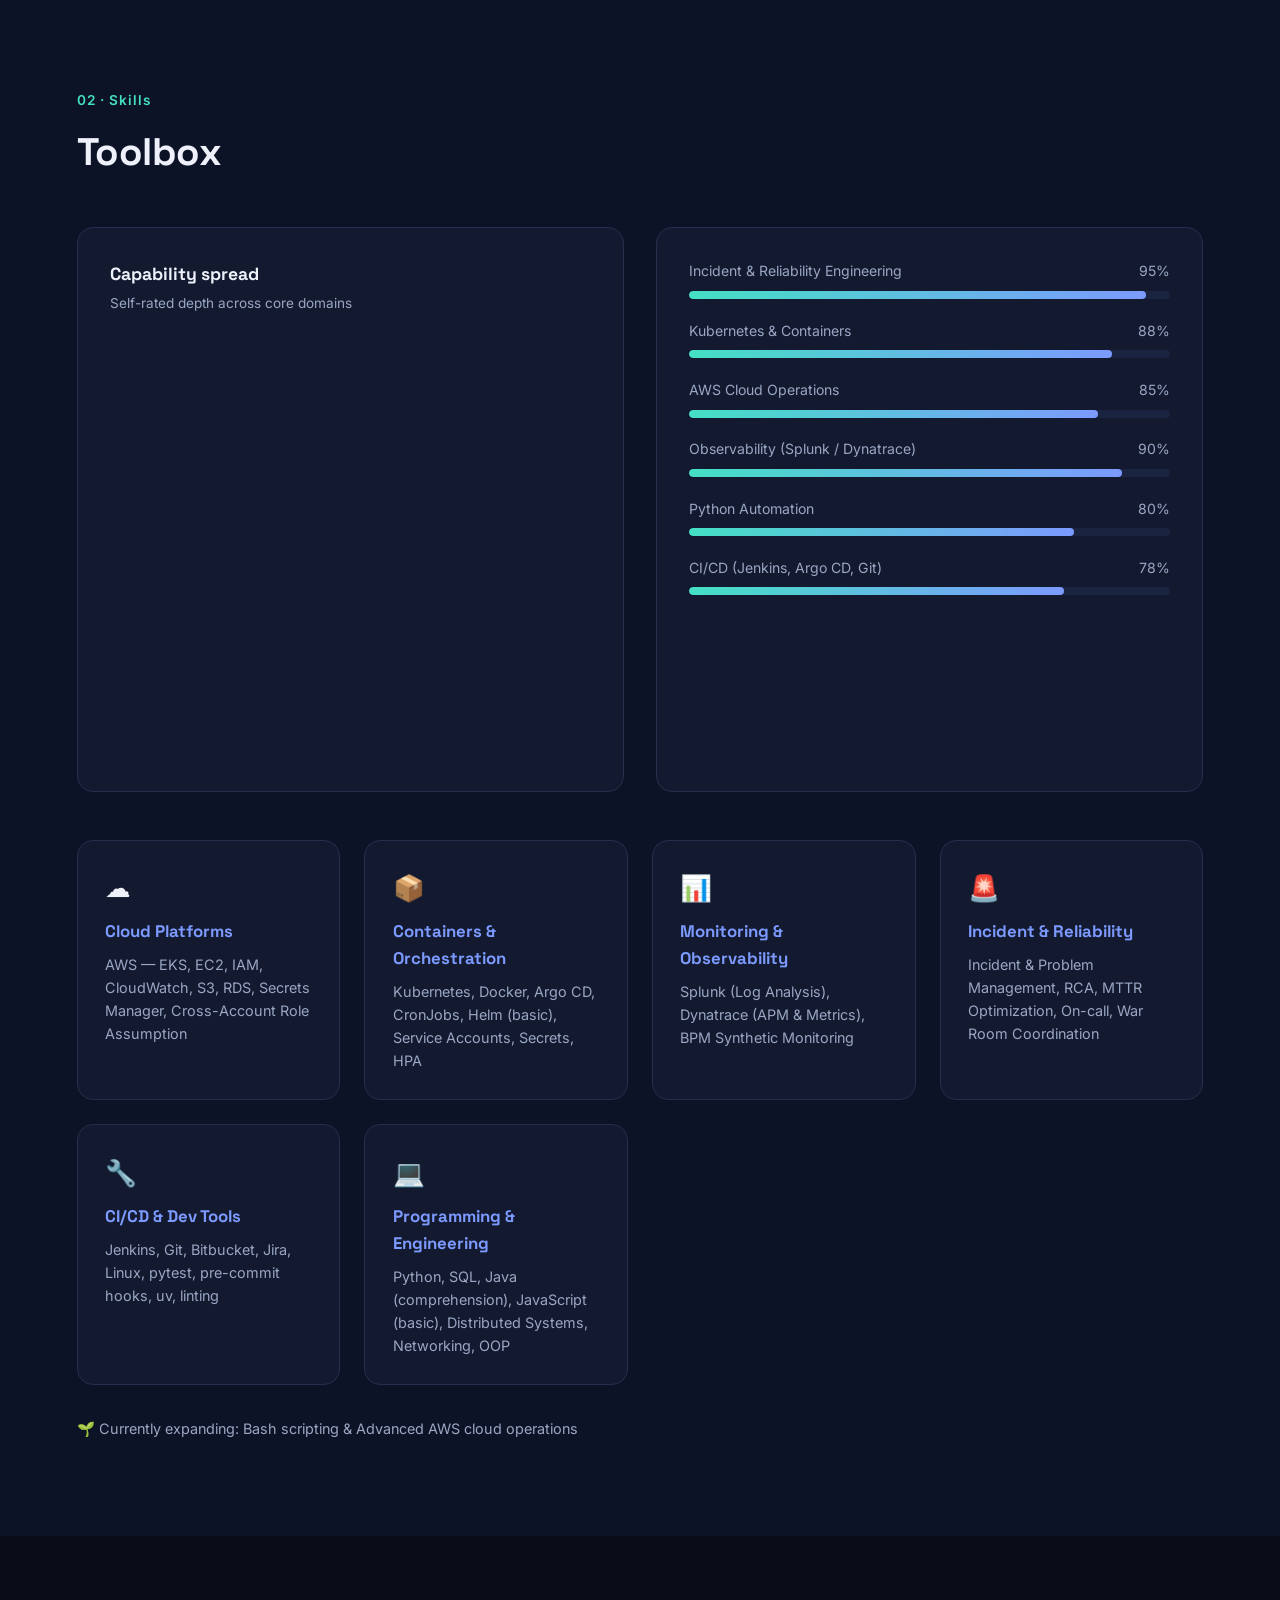
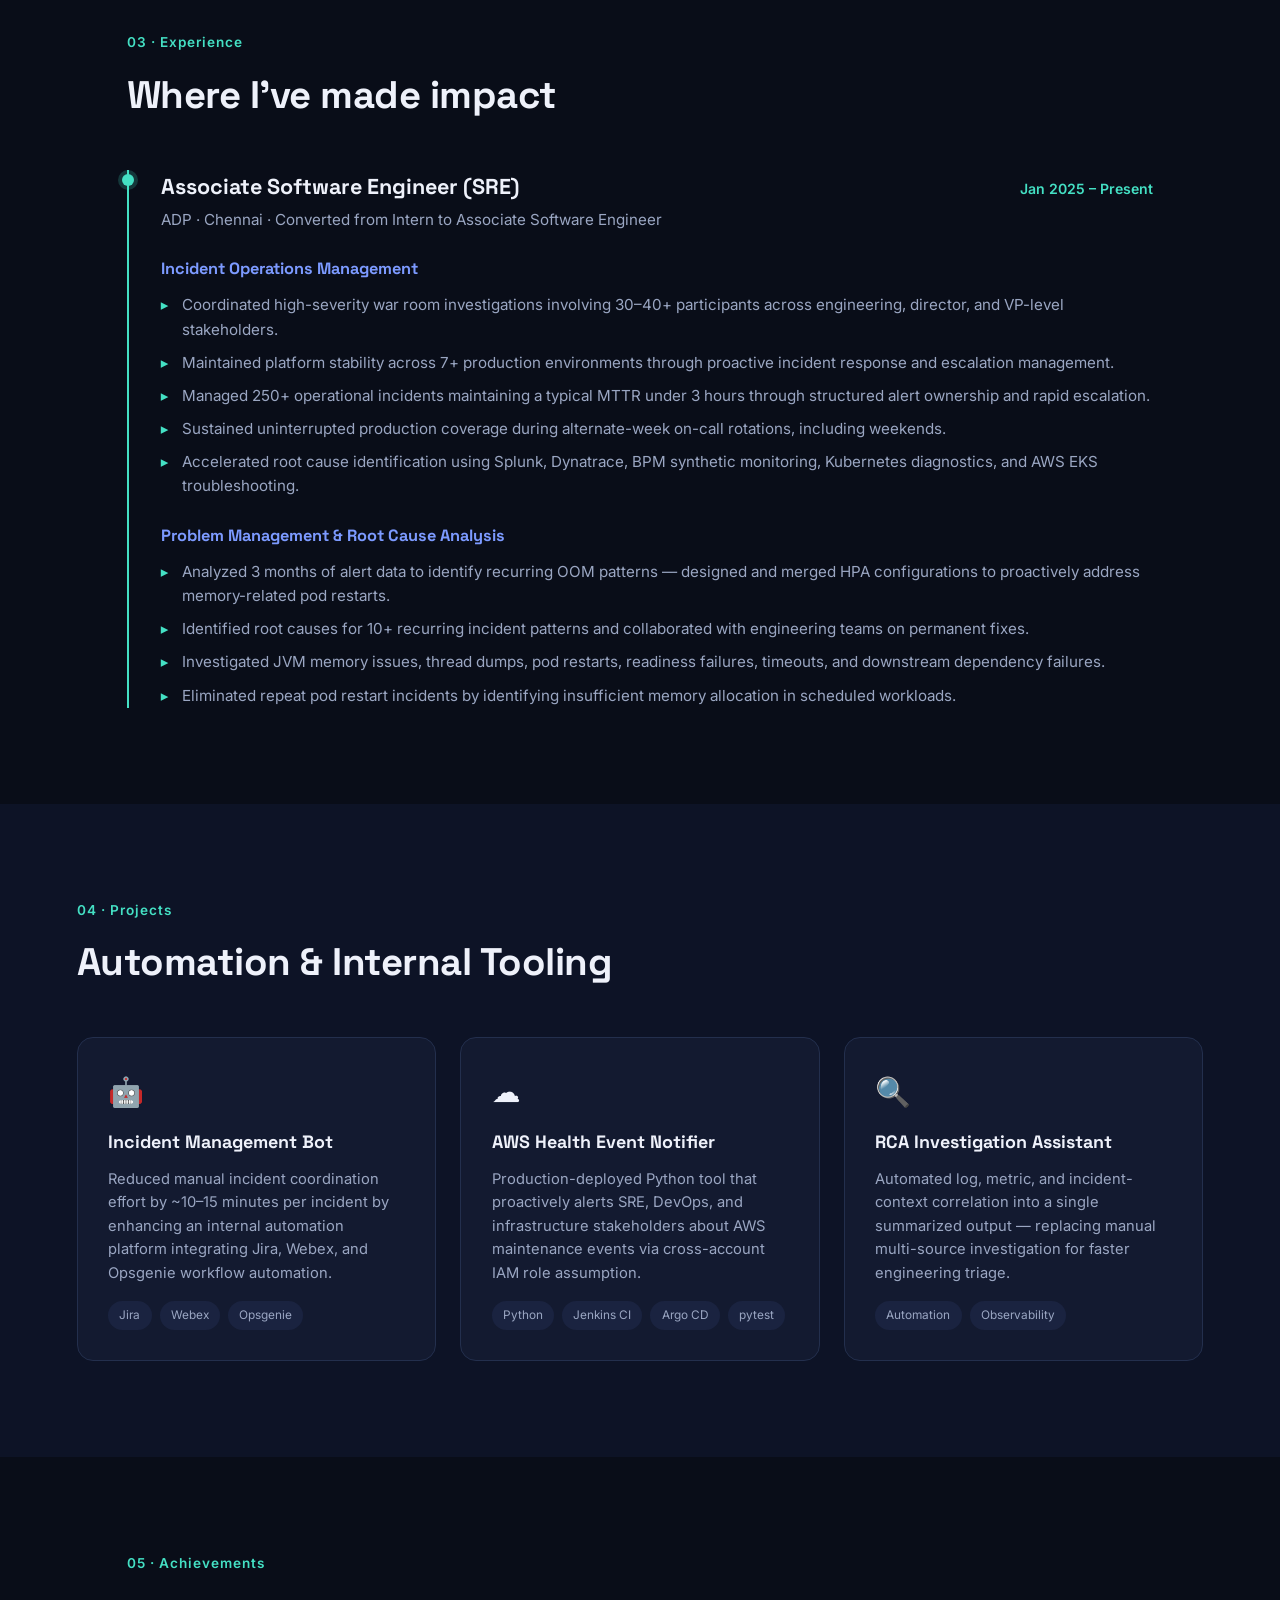
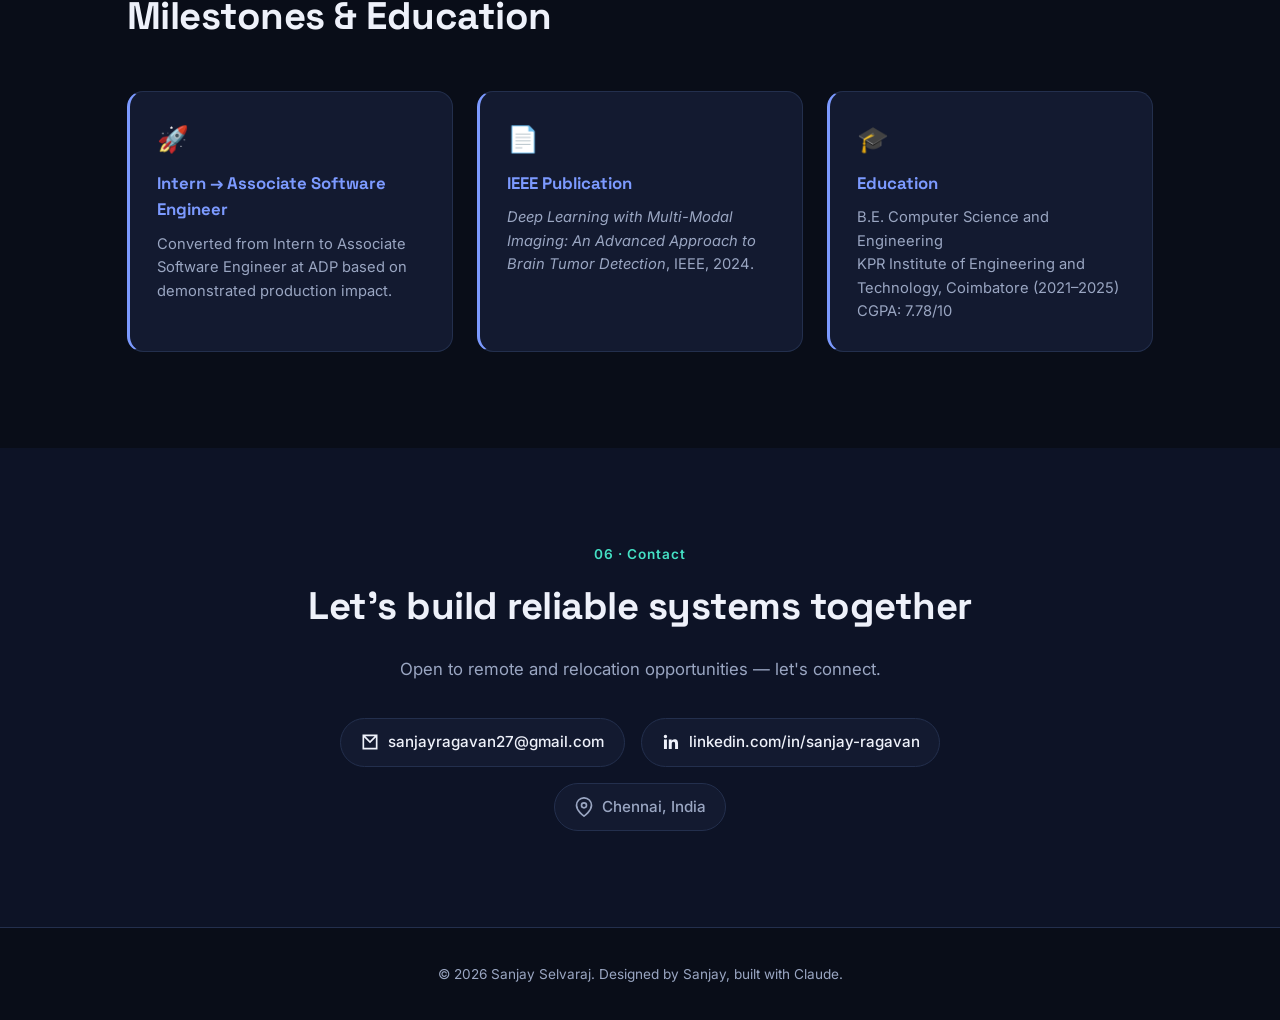
==== commit d9134abe: "Credit Claude in the site footer Co-Authored-By: Claude Sonnet 4.6 <noreply@anthropic.com>" ====
--- a/index.html
+++ b/index.html
@@ -368,7 +368,7 @@
 </main>
 
 <footer>
-  <p>&copy; <span id="year"></span> Sanjay Selvaraj. Built with care.</p>
+  <p>&copy; <span id="year"></span> Sanjay Selvaraj. Designed by Sanjay, built with Claude.</p>
   <button id="backToTop" class="back-to-top" aria-label="Back to top">
     <svg viewBox="0 0 24 24" width="18" height="18" fill="none" stroke="currentColor" stroke-width="2"><path d="M12 19V5m0 0l-6 6m6-6l6 6"/></svg>
   </button>
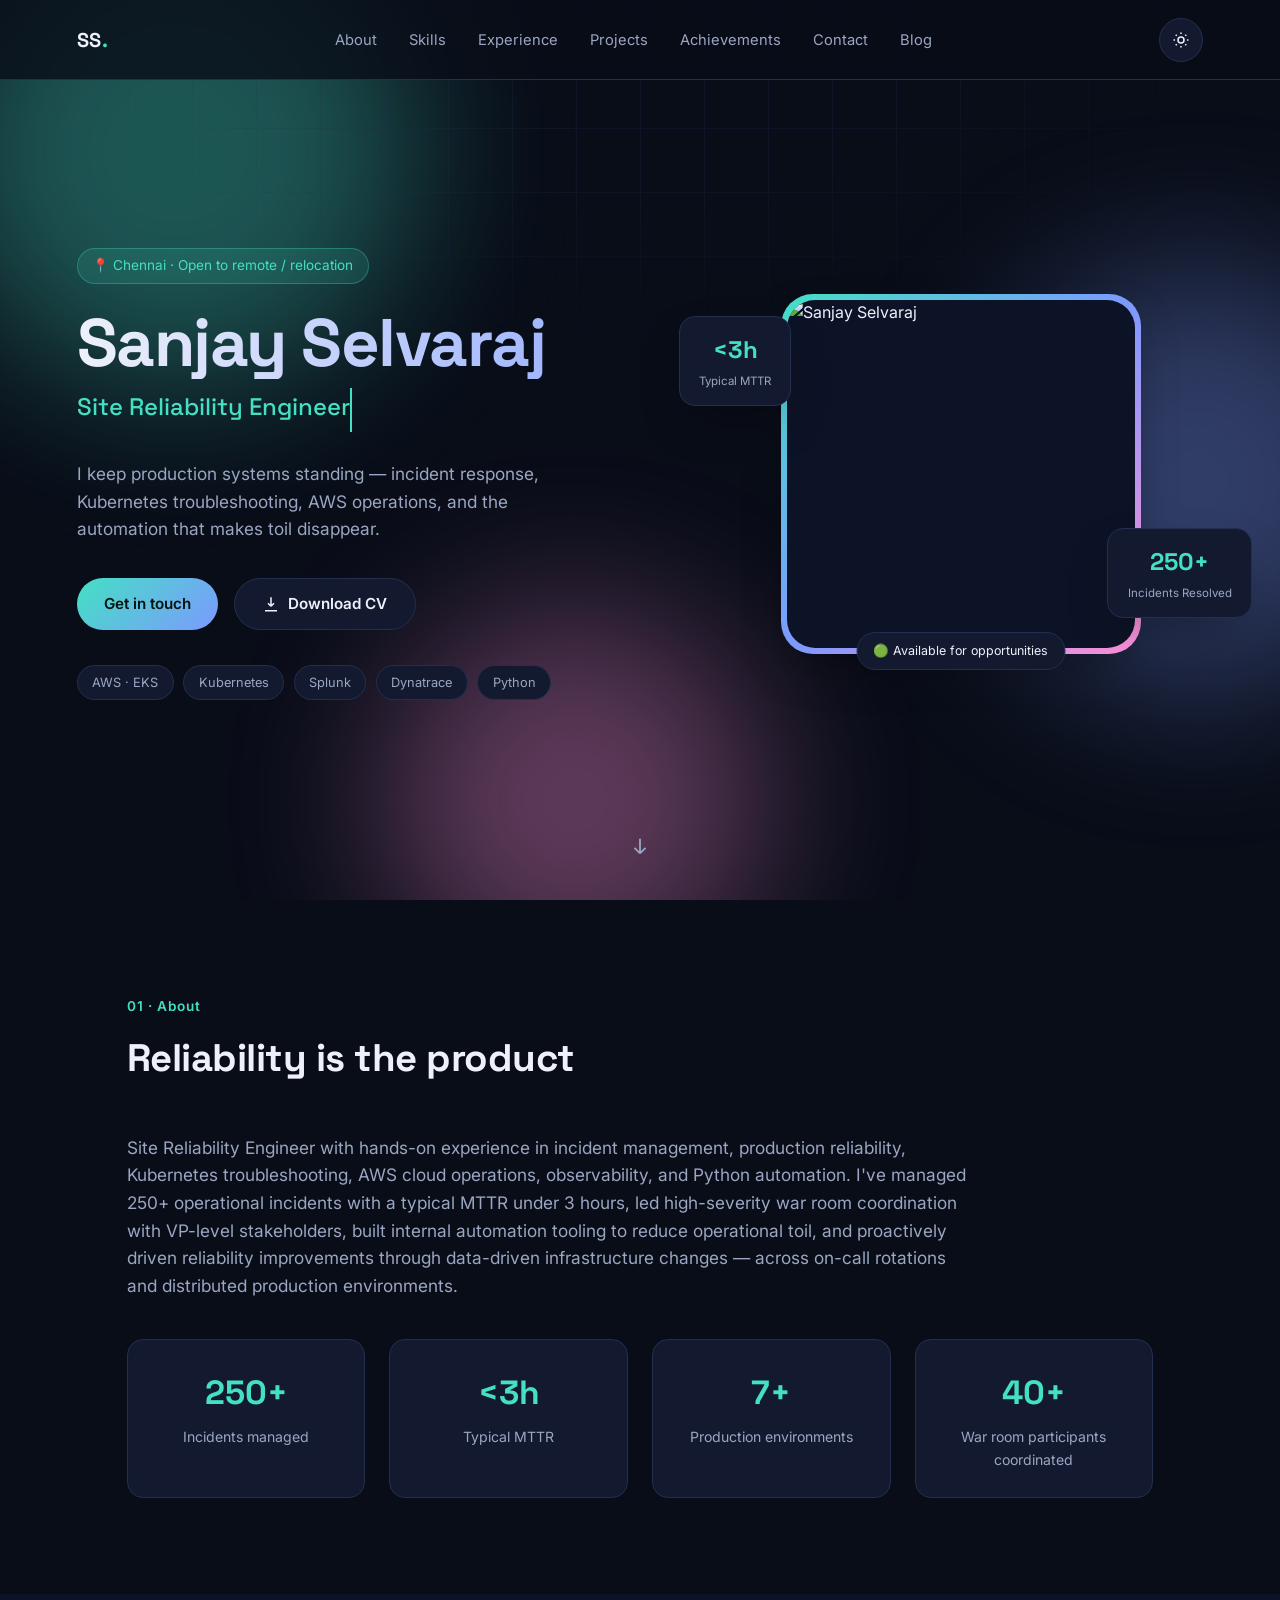
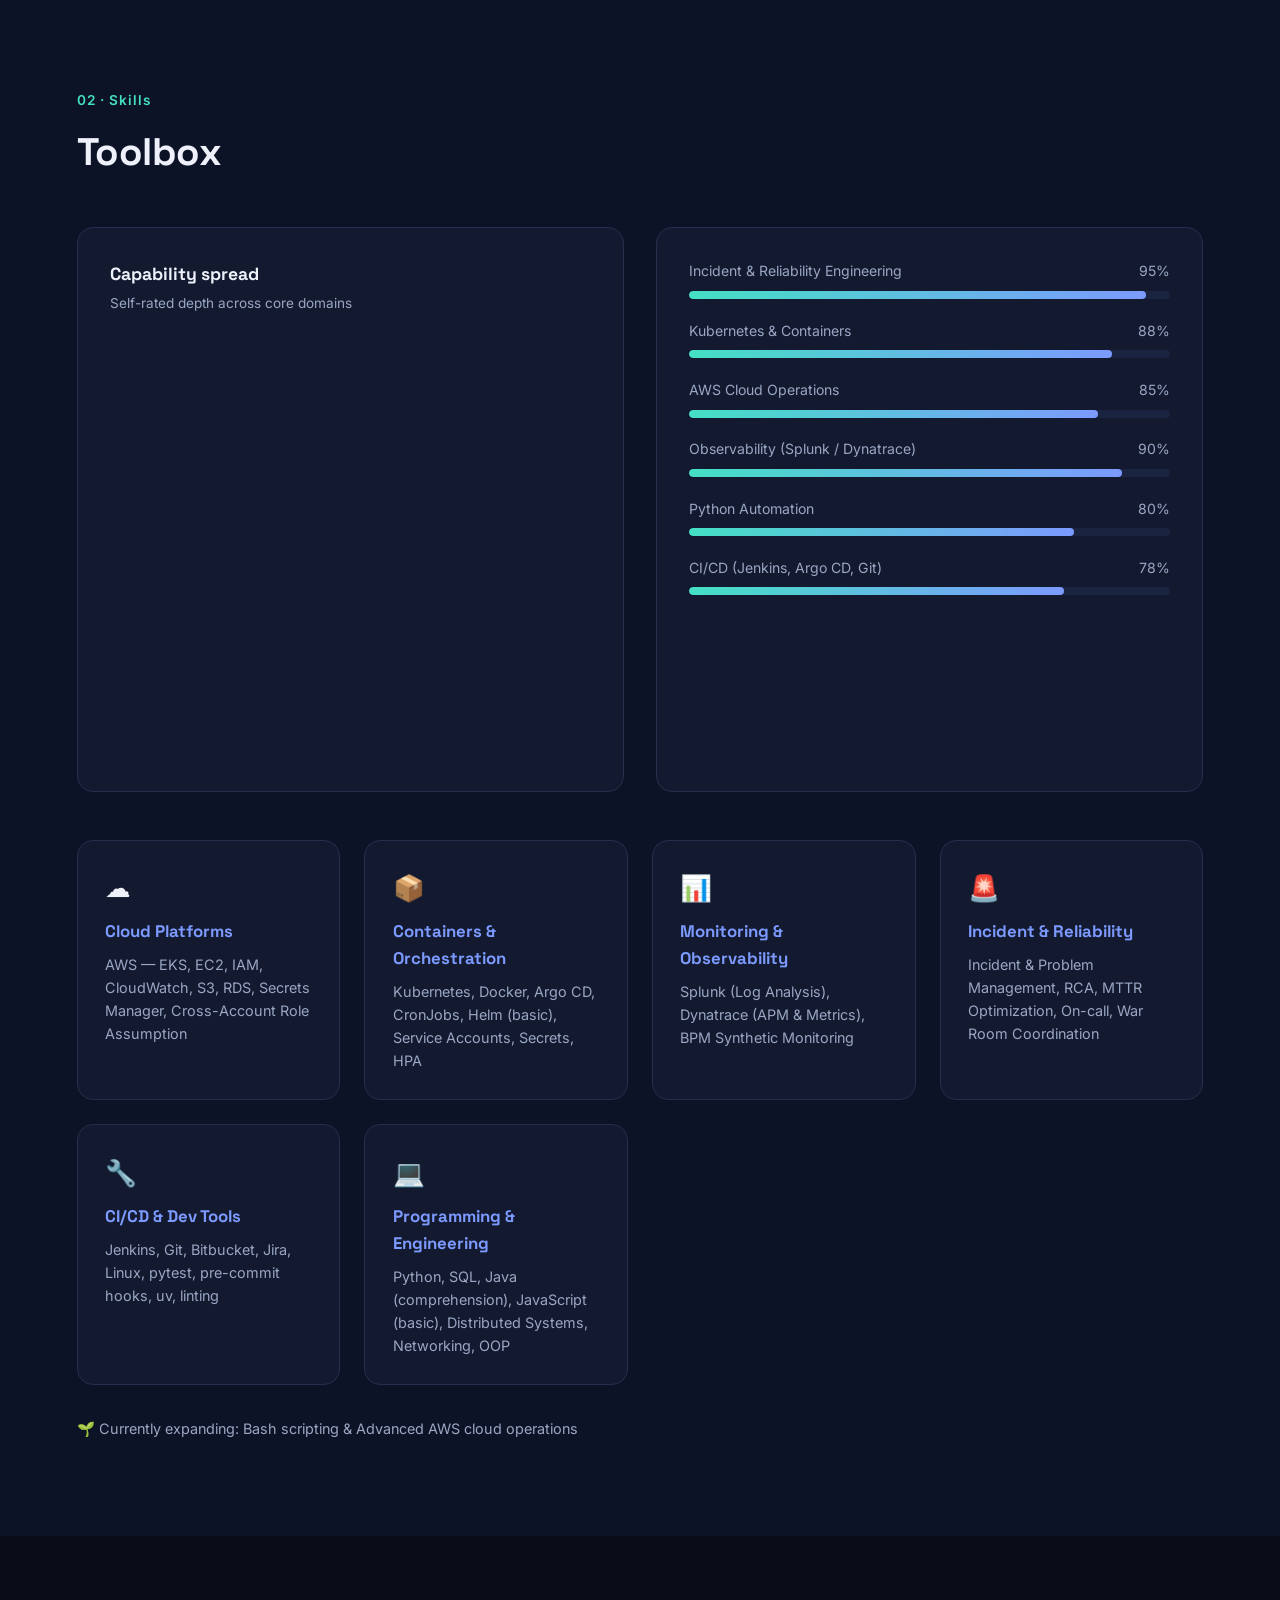
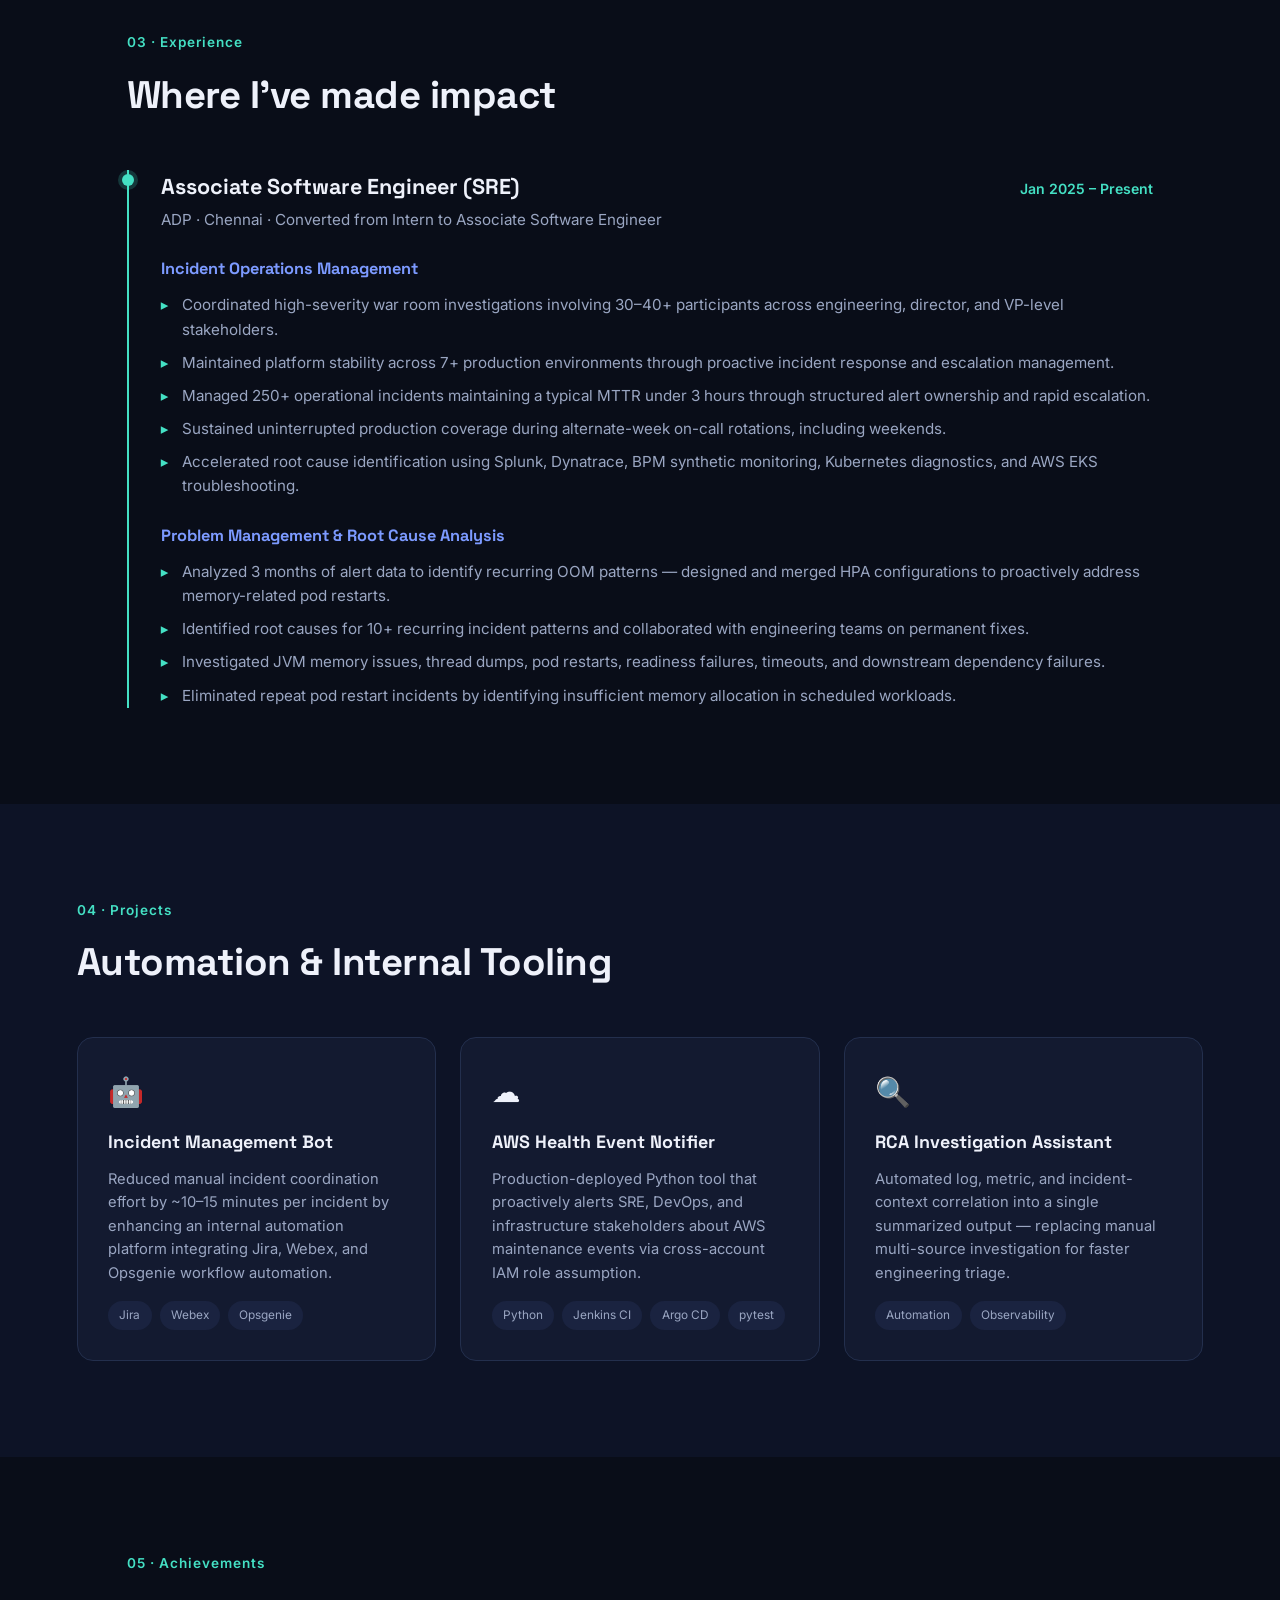
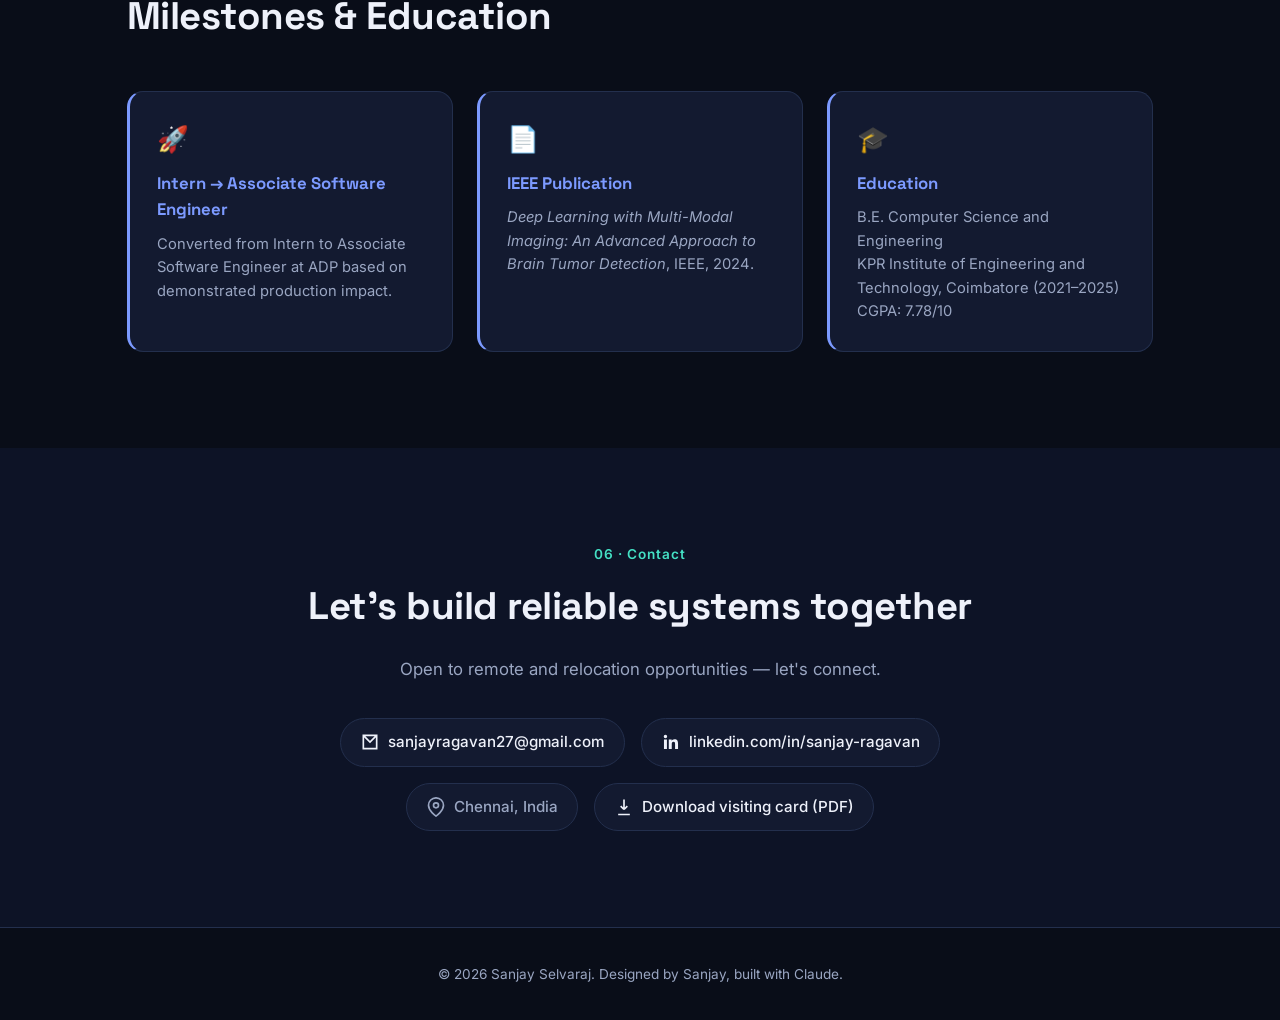
==== commit f9a76d90: "Add downloadable visiting card with QR code Brand-matched digital business card (front/back SVG + pr" ====
--- a/index.html
+++ b/index.html
@@ -361,6 +361,10 @@
           <svg viewBox="0 0 24 24" width="20" height="20" fill="none" stroke="currentColor" stroke-width="2"><path d="M21 10c0 7-9 13-9 13s-9-6-9-13a9 9 0 1118 0z"/><circle cx="12" cy="10" r="3"/></svg>
           Chennai, India
         </span>
+        <a href="assets/sanjay-selvaraj-visiting-card.pdf" download class="contact-link">
+          <svg viewBox="0 0 24 24" width="20" height="20" fill="none" stroke="currentColor" stroke-width="2"><path d="M12 3v12m0 0l-4-4m4 4l4-4M5 21h14"/></svg>
+          Download visiting card (PDF)
+        </a>
       </div>
     </div>
   </section>
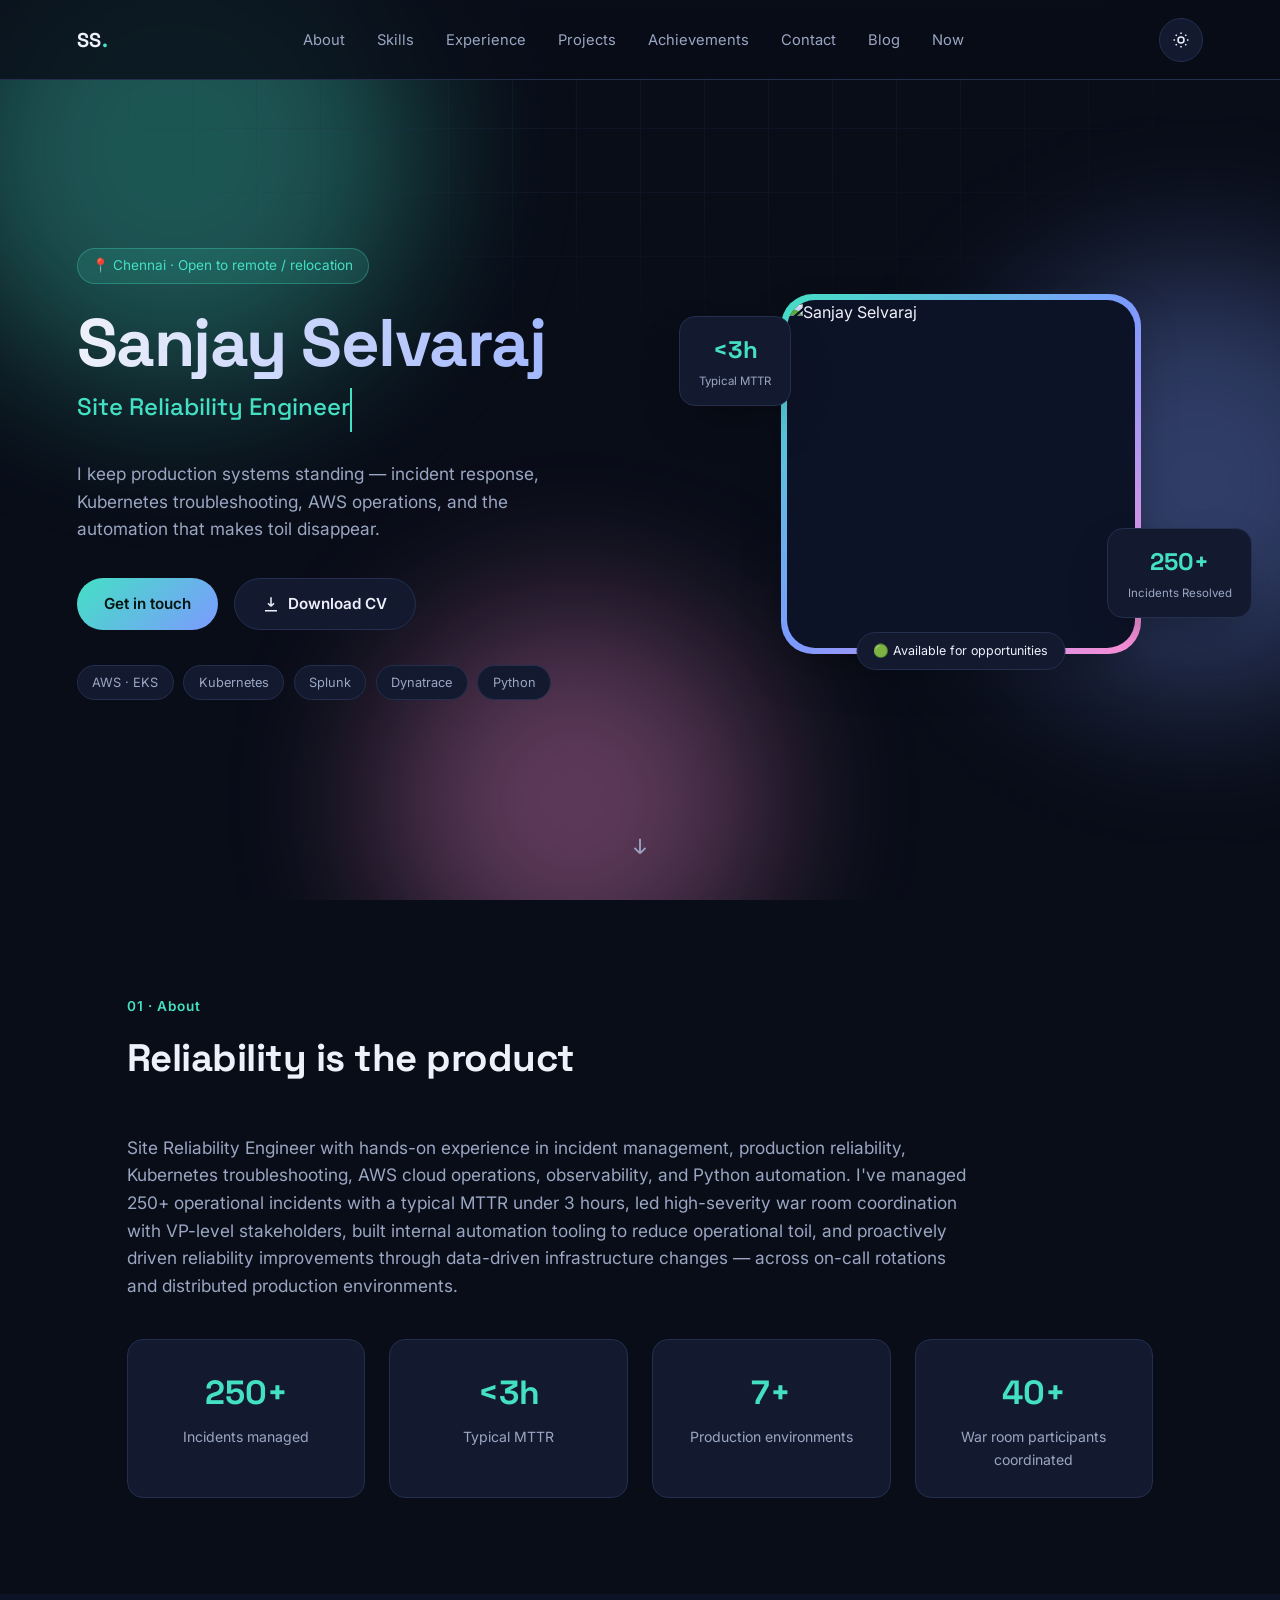
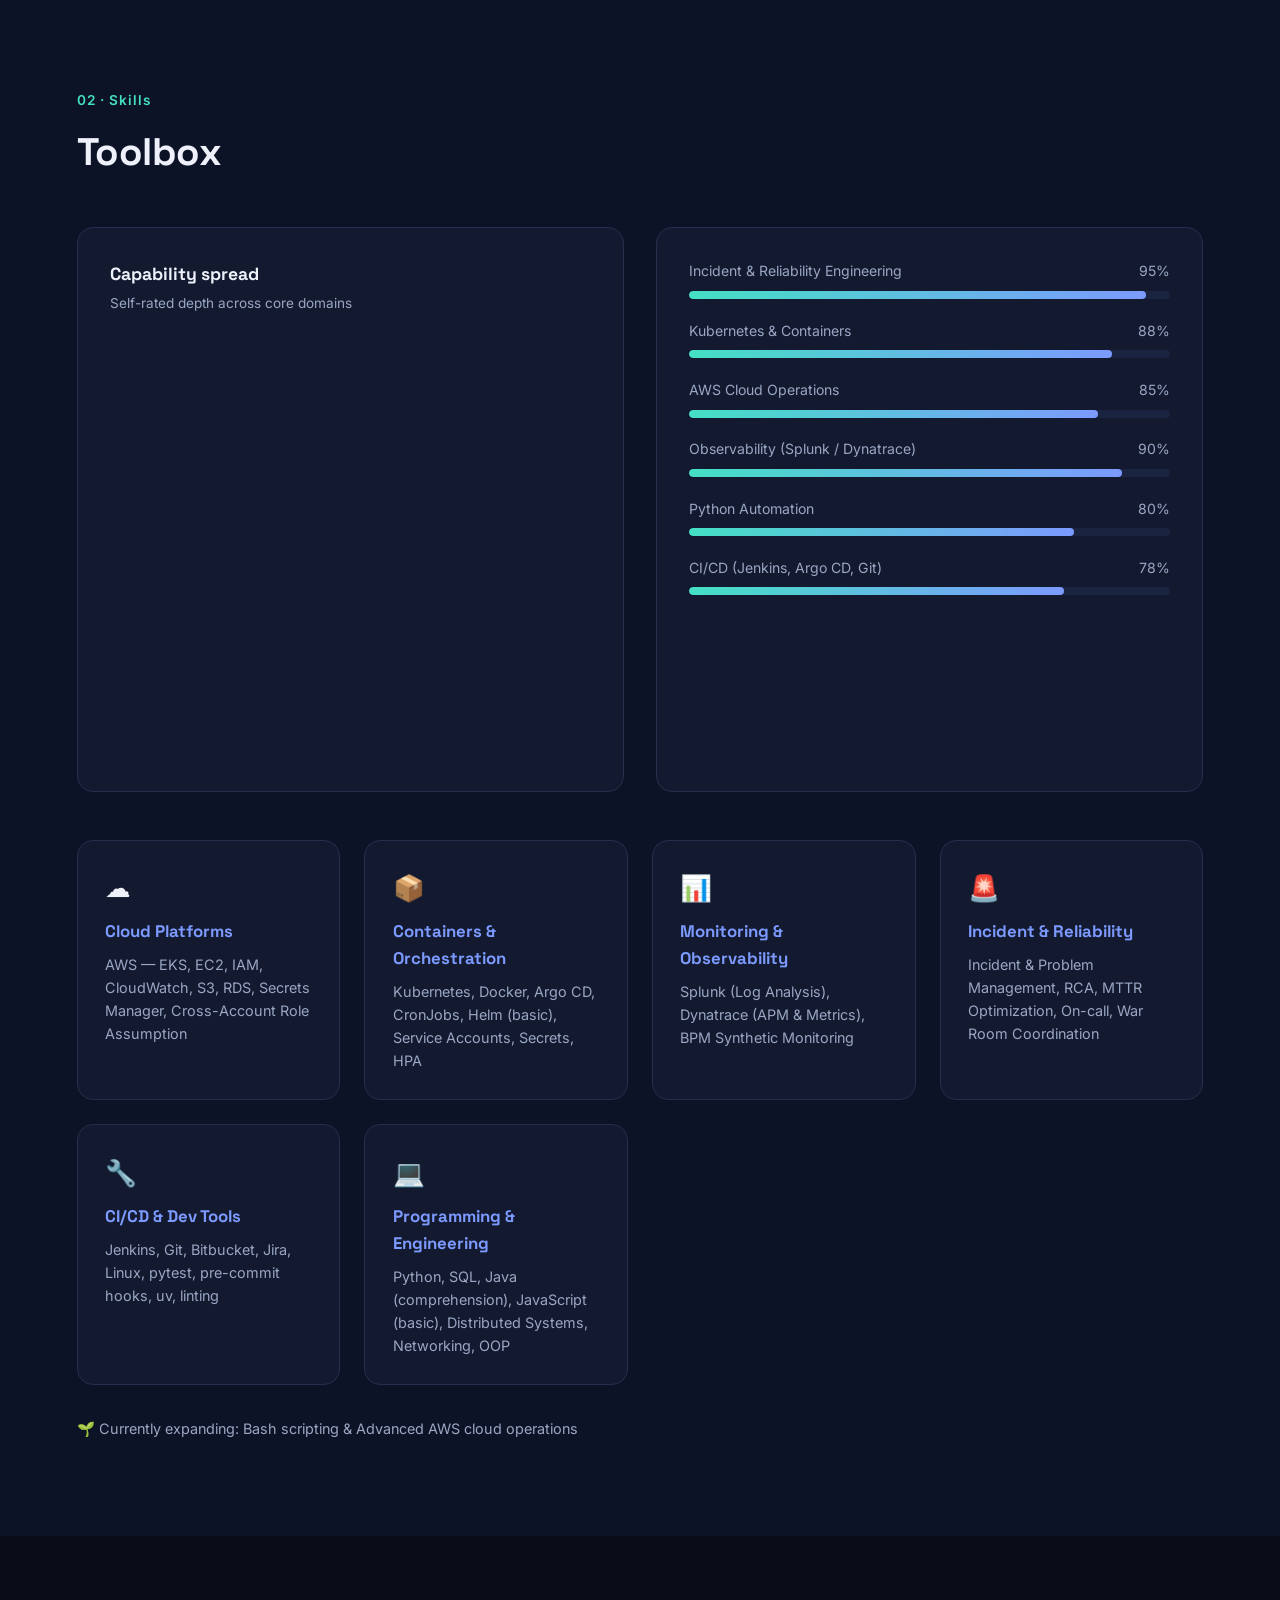
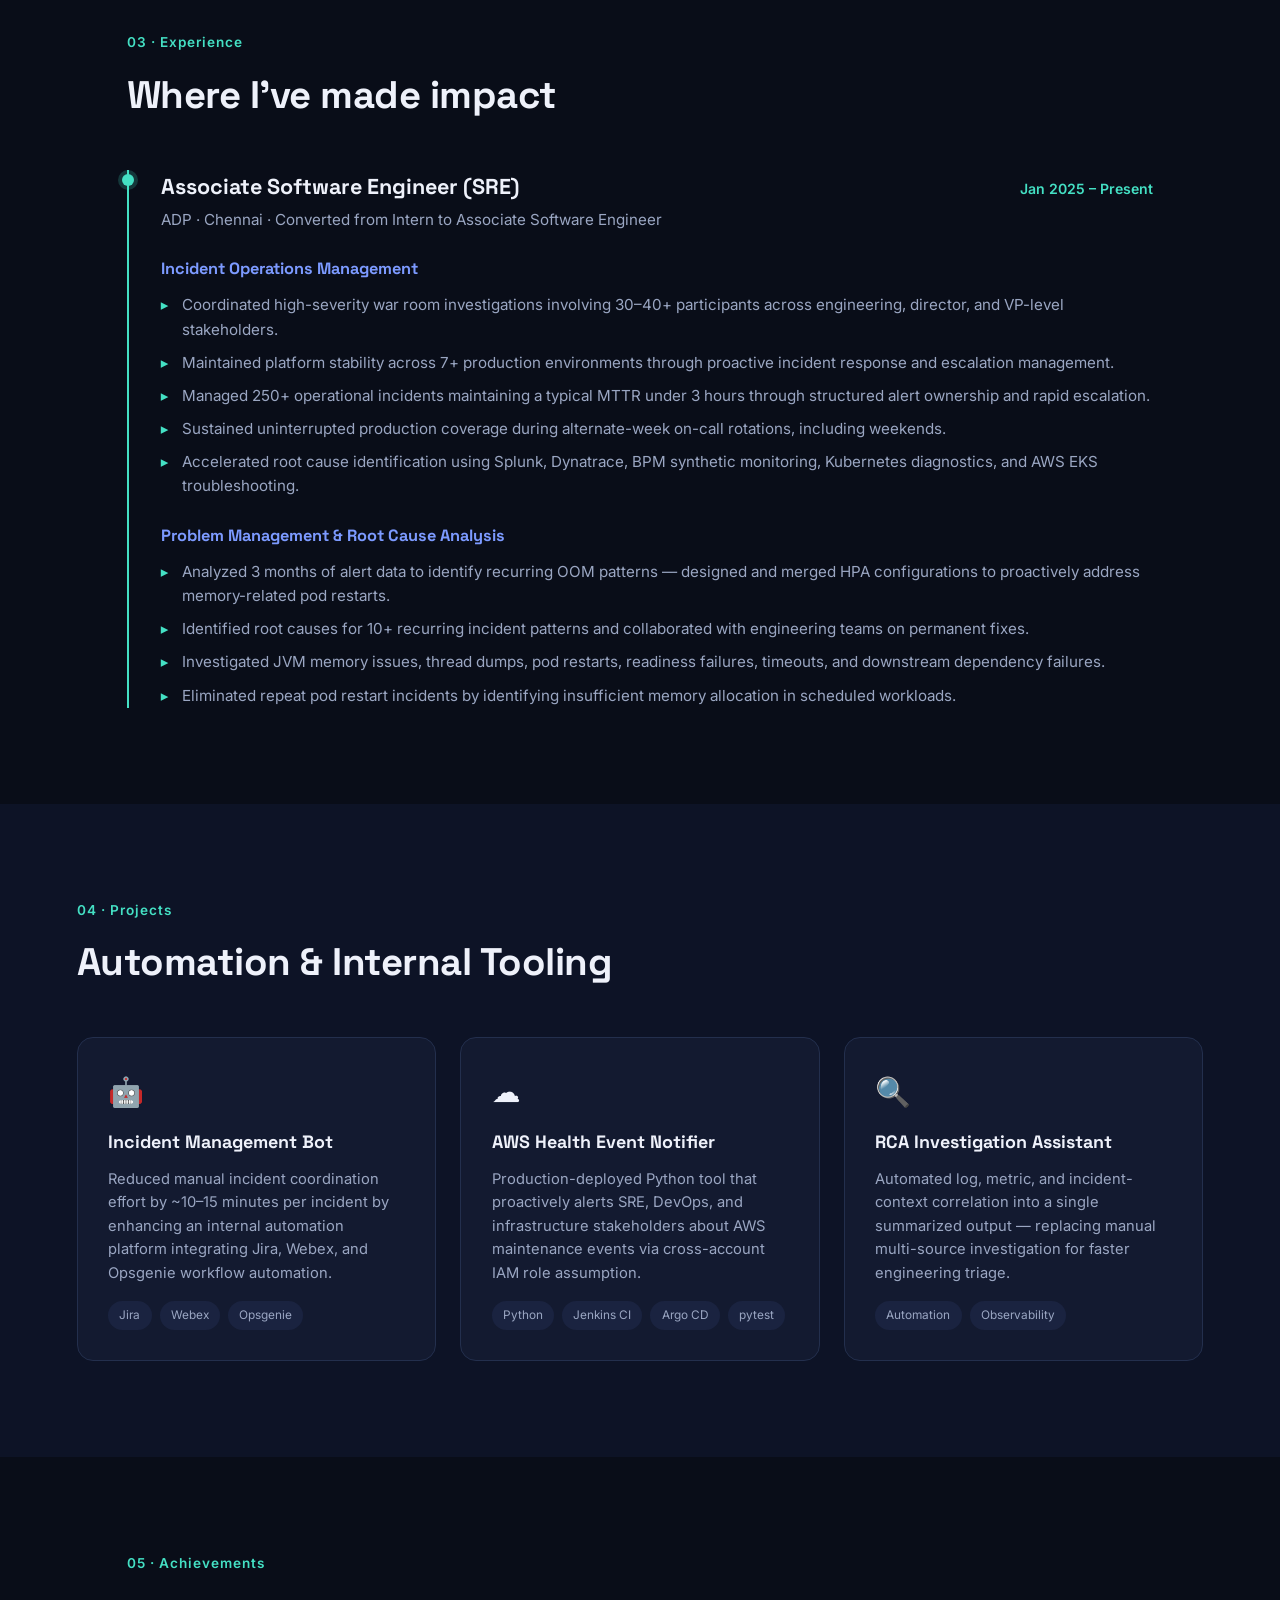
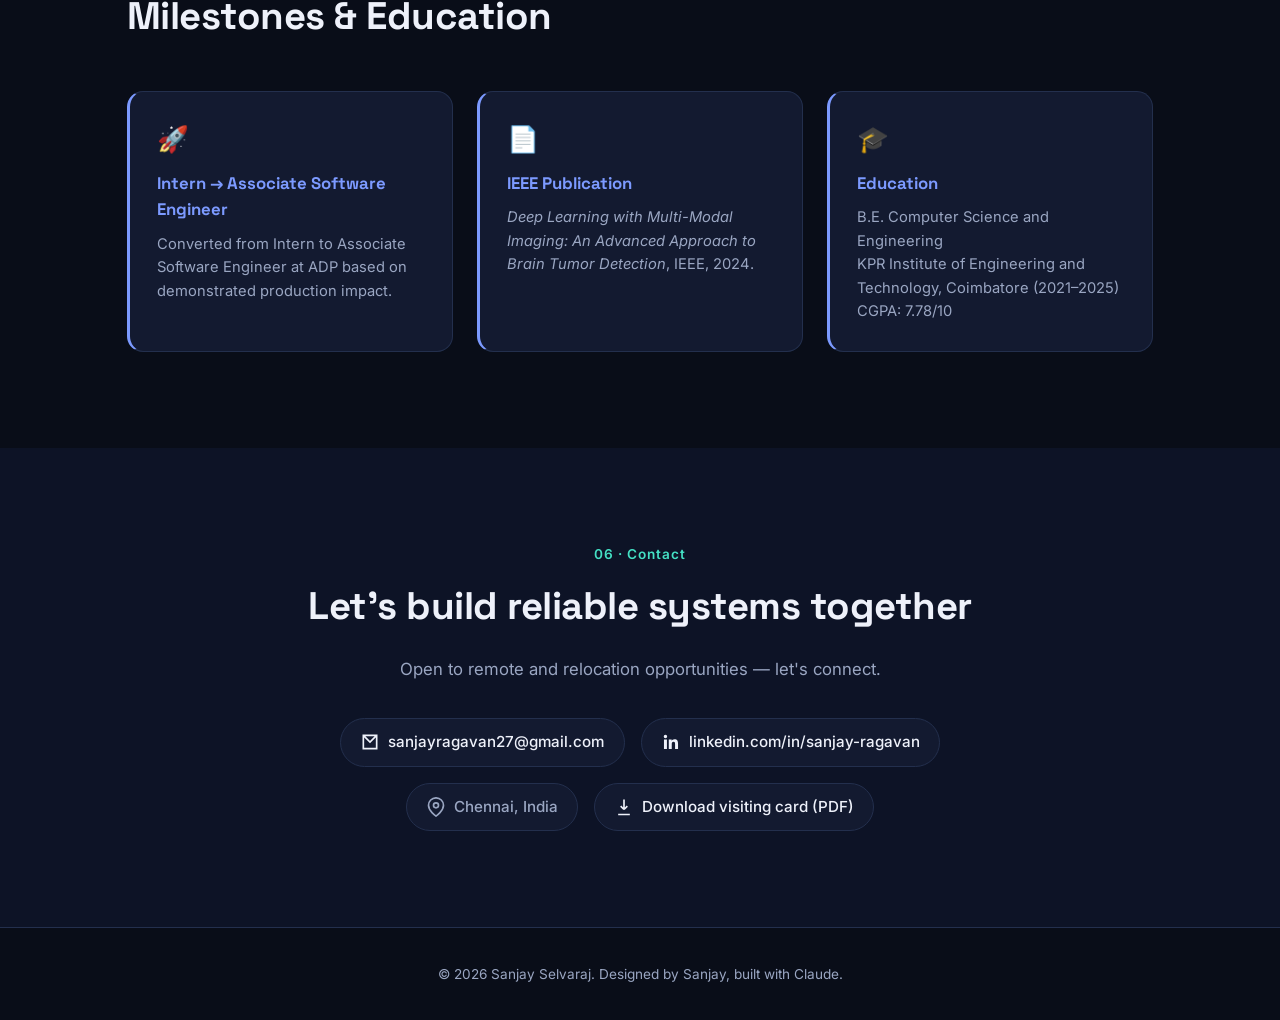
==== commit 704c55d5: "Add a Now page Add a /now.html page listing what's currently being learned (Kubernetes, deeper than " ====
--- a/index.html
+++ b/index.html
@@ -82,6 +82,7 @@
       <li><a href="#achievements" class="nav-link">Achievements</a></li>
       <li><a href="#contact" class="nav-link">Contact</a></li>
       <li><a href="blogs/" class="nav-link">Blog</a></li>
+      <li><a href="now.html" class="nav-link">Now</a></li>
     </ul>
     <div class="nav-actions">
       <button id="themeToggle" class="icon-btn" aria-label="Toggle theme" title="Toggle light/dark theme">
--- a/style.css
+++ b/style.css
@@ -466,6 +466,12 @@
   font-size: clamp(1.7rem, 4vw, 2.4rem);
   font-weight: 700;
   letter-spacing: -0.5px;
+}
+
+.now-updated {
+  margin-top: 0.6rem;
+  color: var(--text-muted);
+  font-size: 0.9rem;
 }
 
 /* About */
